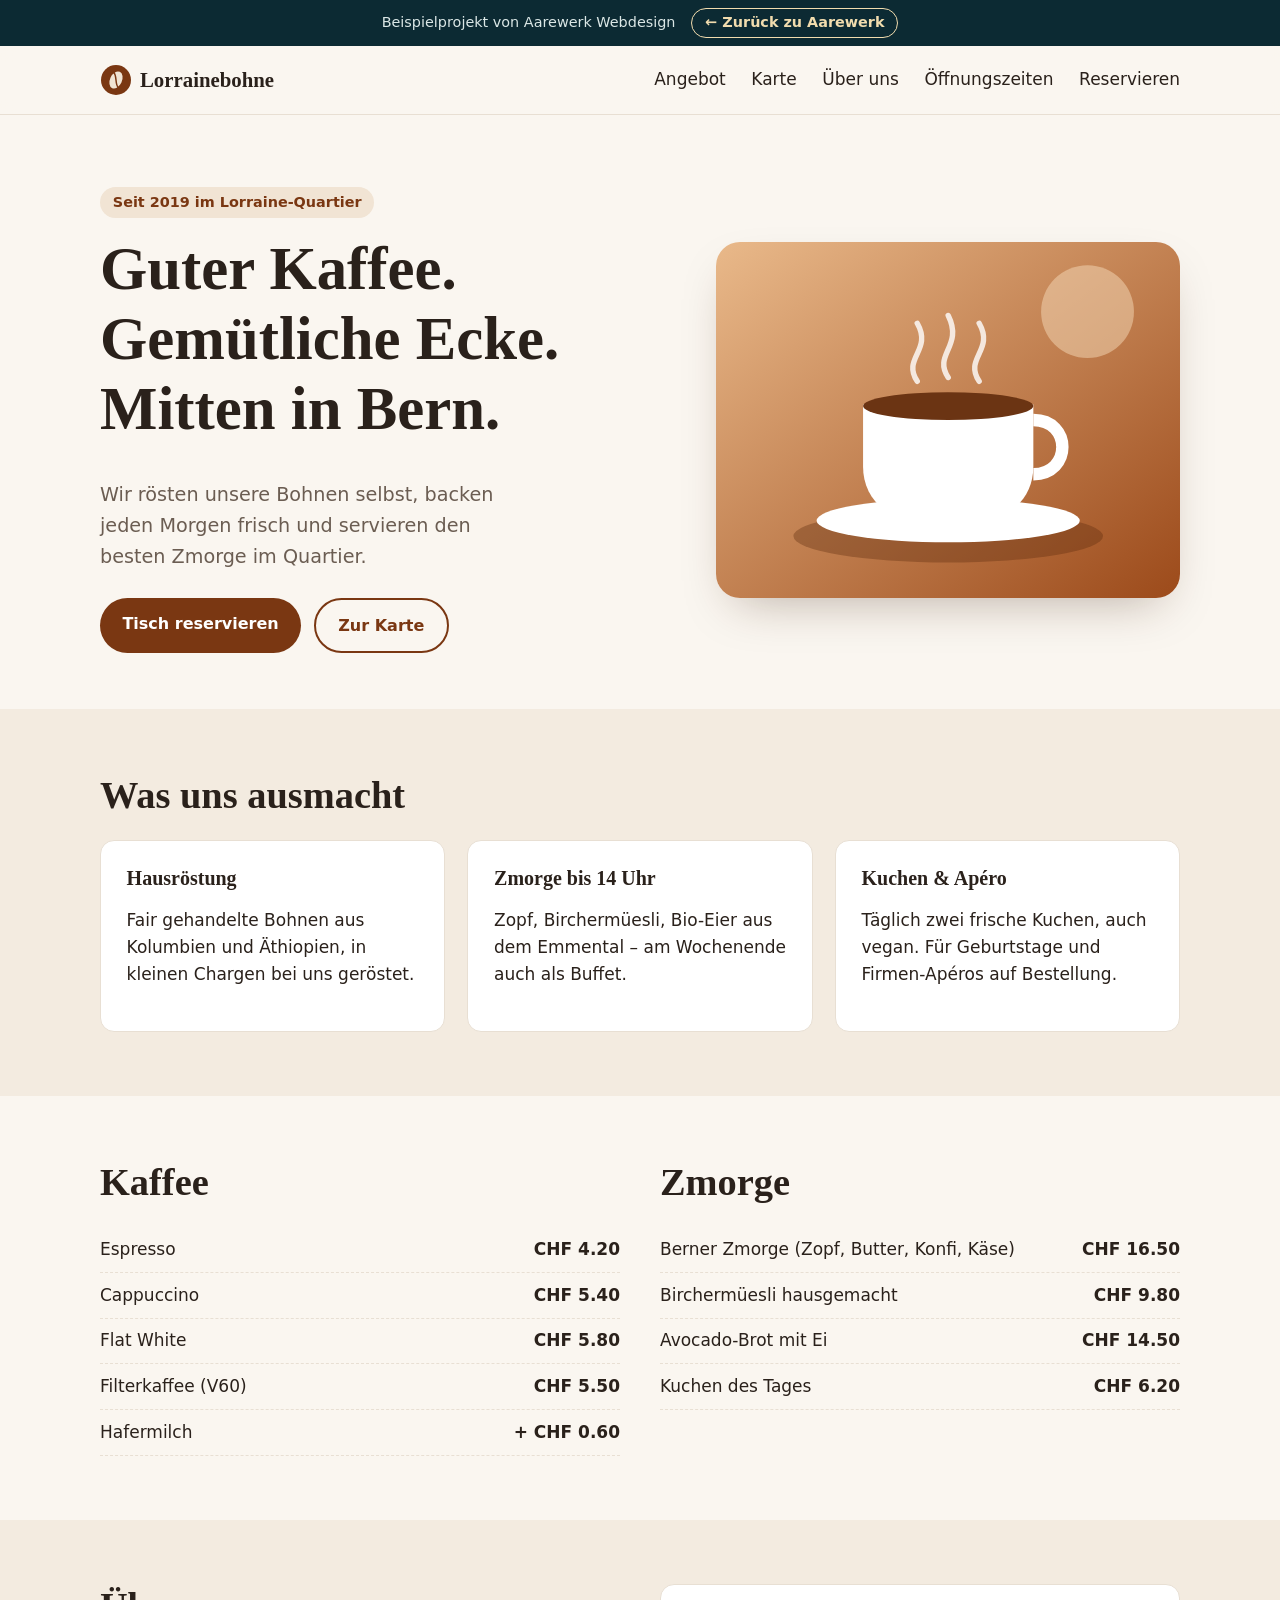
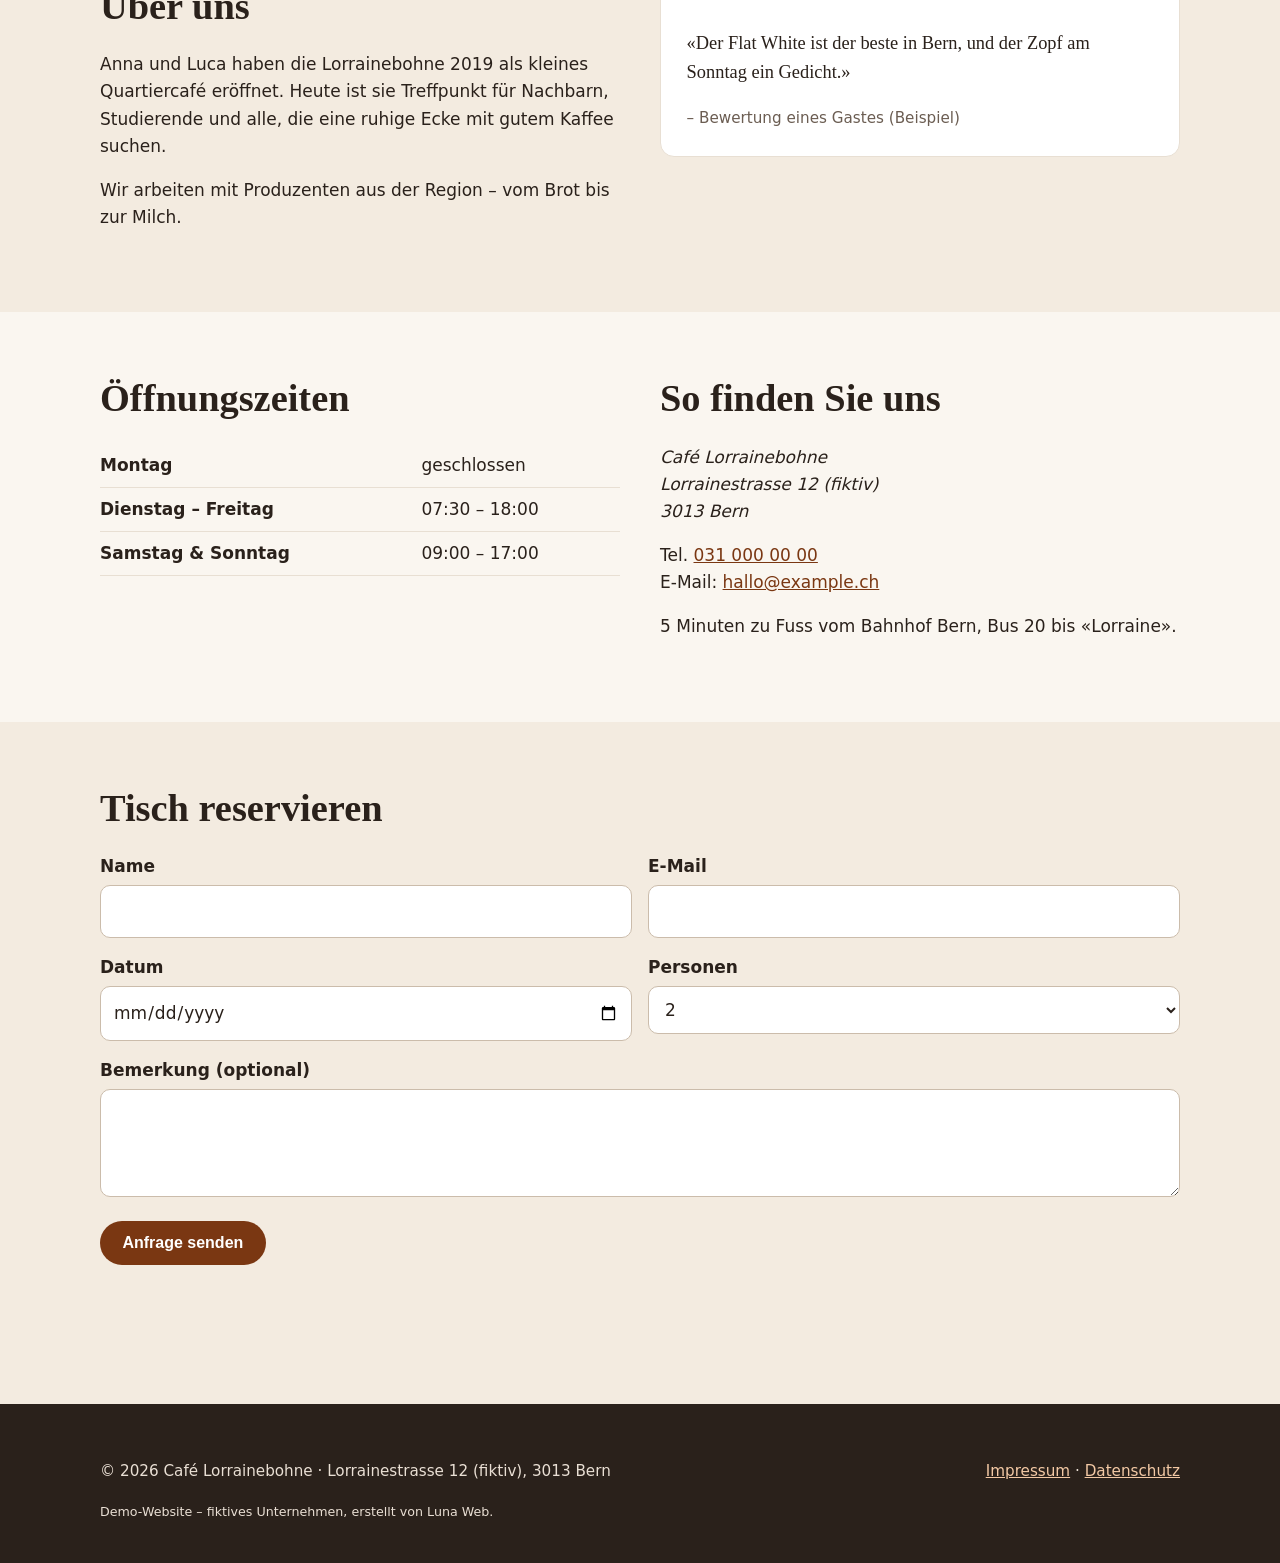
==== beispiel/index.html @ 1fd572f8 "Breite Bildschirme besser nutzen, Rückweg vom Beispielprojekt" ====
<!DOCTYPE html>
<html lang="de-CH">
<head><meta charset="utf-8"><meta http-equiv="Content-Security-Policy" content="default-src 'self'; img-src 'self' data:; style-src 'self'; script-src 'self'; font-src 'self'; object-src 'none'; base-uri 'self'; form-action 'self'; upgrade-insecure-requests"><meta name="viewport" content="width=device-width, initial-scale=1"><link rel="stylesheet" href="style.css"><link rel="icon" href="favicon.svg" type="image/svg+xml">
<title>Café Lorrainebohne – Kaffee &amp; Zmorge in Bern</title>
<meta name="description" content="Café Lorrainebohne in Bern: hausgerösteter Kaffee, Zmorge, hausgemachte Kuchen. Öffnungszeiten, Menü und Tischreservation.">
<meta property="og:title" content="Café Lorrainebohne Bern"><meta property="og:type" content="website">
<meta name="theme-color" content="#7a3712">
<script type="application/ld+json">{"@context":"https://schema.org","@type":"CafeOrCoffeeShop","name":"Café Lorrainebohne","address":{"@type":"PostalAddress","streetAddress":"Lorrainestrasse 12","postalCode":"3013","addressLocality":"Bern","addressCountry":"CH"},"telephone":"+41 31 000 00 00","openingHours":["Tu-Fr 07:30-18:00","Sa-Su 09:00-17:00"]}</script>
</head>
<body>
<div class="aw-bar"><span>Beispielprojekt von Aarewerk Webdesign</span><a href="../index.html">← Zurück zu Aarewerk</a></div><a class="skip" href="#main">Zum Inhalt springen</a>
<header class="site"><nav class="wrap nav" aria-label="Hauptnavigation">
<a class="logo" href="#top"><img src="favicon.svg" alt="" width="32" height="32">Lorrainebohne</a>
<button type="button" class="burger" aria-expanded="false" aria-controls="menu">Menü</button>
<ul class="menu" id="menu"><li><a href="#angebot">Angebot</a></li><li><a href="#karte">Karte</a></li><li><a href="#ueber">Über uns</a></li><li><a href="#zeiten">Öffnungszeiten</a></li><li><a href="#reservieren">Reservieren</a></li></ul>
</nav></header>
<main id="main">
<section class="hero" id="top"><div class="wrap grid">
<div><span class="badge">Seit 2019 im Lorraine-Quartier</span>
<h1>Guter Kaffee. Gemütliche Ecke. Mitten in Bern.</h1>
<p class="lead">Wir rösten unsere Bohnen selbst, backen jeden Morgen frisch und servieren den besten Zmorge im Quartier.</p>
<div class="cta"><a class="btn" href="#reservieren">Tisch reservieren</a><a class="btn ghost" href="#karte">Zur Karte</a></div></div>
<div class="art"><svg viewBox="0 0 600 460" role="img" aria-labelledby="artT"><title id="artT">Illustration: Kaffeetasse mit Dampf vor warmem Hintergrund</title>
<defs><linearGradient id="g" x1="0" y1="0" x2="1" y2="1"><stop offset="0" stop-color="#e9b98a"/><stop offset="1" stop-color="#9c4a1a"/></linearGradient></defs>
<rect width="600" height="460" fill="url(#g)"/><circle cx="480" cy="90" r="60" fill="#f6d9b8" opacity=".5"/>
<ellipse cx="300" cy="380" rx="200" ry="34" fill="#5a2a0e" opacity=".35"/><ellipse cx="300" cy="360" rx="170" ry="28" fill="#fff"/>
<path d="M190 210h220v80c0 50-45 80-110 80s-110-30-110-80z" fill="#fff"/><path d="M410 230c50 0 50 70 0 70" stroke="#fff" stroke-width="16" fill="none"/>
<ellipse cx="300" cy="212" rx="110" ry="18" fill="#6b3413"/>
<path d="M260 180c-20-30 20-40 0-75M300 175c-20-30 20-40 0-80M340 180c-20-30 20-40 0-75" stroke="#fff" stroke-width="7" fill="none" stroke-linecap="round" opacity=".8"/></svg></div>
</div></section>
<section id="angebot" class="alt"><div class="wrap"><h2>Was uns ausmacht</h2><div class="cards">
<article class="card"><h3>Hausröstung</h3><p>Fair gehandelte Bohnen aus Kolumbien und Äthiopien, in kleinen Chargen bei uns geröstet.</p></article>
<article class="card"><h3>Zmorge bis 14 Uhr</h3><p>Zopf, Birchermüesli, Bio-Eier aus dem Emmental – am Wochenende auch als Buffet.</p></article>
<article class="card"><h3>Kuchen &amp; Apéro</h3><p>Täglich zwei frische Kuchen, auch vegan. Für Geburtstage und Firmen-Apéros auf Bestellung.</p></article>
</div></div></section>
<section id="karte"><div class="wrap two">
<div><h2>Kaffee</h2><ul class="menu-list"><li><span>Espresso</span><span class="price">CHF 4.20</span></li><li><span>Cappuccino</span><span class="price">CHF 5.40</span></li><li><span>Flat White</span><span class="price">CHF 5.80</span></li><li><span>Filterkaffee (V60)</span><span class="price">CHF 5.50</span></li><li><span>Hafermilch</span><span class="price">+ CHF 0.60</span></li></ul></div>
<div><h2>Zmorge</h2><ul class="menu-list"><li><span>Berner Zmorge (Zopf, Butter, Konfi, Käse)</span><span class="price">CHF 16.50</span></li><li><span>Birchermüesli hausgemacht</span><span class="price">CHF 9.80</span></li><li><span>Avocado-Brot mit Ei</span><span class="price">CHF 14.50</span></li><li><span>Kuchen des Tages</span><span class="price">CHF 6.20</span></li></ul></div>
</div></section>
<section id="ueber" class="alt"><div class="wrap two">
<div><h2>Über uns</h2><p>Anna und Luca haben die Lorrainebohne 2019 als kleines Quartiercafé eröffnet. Heute ist sie Treffpunkt für Nachbarn, Studierende und alle, die eine ruhige Ecke mit gutem Kaffee suchen.</p><p>Wir arbeiten mit Produzenten aus der Region – vom Brot bis zur Milch.</p></div>
<blockquote class="card quote"><p>«Der Flat White ist der beste in Bern, und der Zopf am Sonntag ein Gedicht.»</p><footer>– Bewertung eines Gastes (Beispiel)</footer></blockquote>
</div></section>
<section id="zeiten"><div class="wrap two">
<div><h2>Öffnungszeiten</h2><table class="hours"><tbody>
<tr><th scope="row">Montag</th><td>geschlossen</td></tr><tr><th scope="row">Dienstag – Freitag</th><td>07:30 – 18:00</td></tr><tr><th scope="row">Samstag &amp; Sonntag</th><td>09:00 – 17:00</td></tr></tbody></table></div>
<div><h2>So finden Sie uns</h2><address>Café Lorrainebohne<br>Lorrainestrasse 12 (fiktiv)<br>3013 Bern</address><p>Tel. <a href="tel:+41310000000">031&nbsp;000&nbsp;00&nbsp;00</a><br>E-Mail: <a href="mailto:hallo@example.ch">hallo@example.ch</a></p><p>5 Minuten zu Fuss vom Bahnhof Bern, Bus 20 bis «Lorraine».</p></div>
</div></section>
<section id="reservieren" class="alt"><div class="wrap"><h2>Tisch reservieren</h2>
<form id="reservation" novalidate>
<div class="row"><div><label for="name">Name</label><input type="text" id="name" name="name" autocomplete="name" required></div><div><label for="email">E-Mail</label><input id="email" name="email" type="email" autocomplete="email" required></div></div>
<div class="row"><div><label for="datum">Datum</label><input id="datum" name="datum" type="date" required></div><div><label for="personen">Personen</label><select id="personen" name="personen"><option>1</option><option selected>2</option><option>3</option><option>4</option><option>5–8</option></select></div></div>
<div><label for="nachricht">Bemerkung (optional)</label><textarea id="nachricht" name="nachricht" rows="3"></textarea></div>
<div><button class="btn" type="submit">Anfrage senden</button></div>
<p id="status" class="status" role="status" aria-live="polite"></p>
</form></div></section>
</main>
<footer class="site"><div class="wrap foot"><p>© <span id="jahr">2026</span> Café Lorrainebohne · Lorrainestrasse 12 (fiktiv), 3013 Bern</p><p><a href="impressum.html">Impressum</a> · <a href="datenschutz.html">Datenschutz</a></p></div><p class="wrap"><small>Demo-Website – fiktives Unternehmen, erstellt von Luna Web.</small></p></footer><script src="script.js" defer></script>
</body></html>
---- beispiel/style.css ----
:root{--bg:#faf6f0;--ink:#2a211b;--muted:#6b5d52;--accent:#9c4a1a;--accent-d:#7a3712;--card:#fff;--line:#e8dfd3;--r:14px;--max:1120px}
*{box-sizing:border-box}html{scroll-behavior:smooth}
body{margin:0;font:17px/1.6 system-ui,-apple-system,"Segoe UI",Roboto,sans-serif;color:var(--ink);background:var(--bg)}
img,svg{max-width:100%;display:block}
a{color:var(--accent-d)}a:hover{color:var(--accent)}
:focus-visible{outline:3px solid var(--accent);outline-offset:3px;border-radius:4px}
.skip{position:absolute;left:-999px;top:0;background:var(--ink);color:#fff;padding:.6rem 1rem;z-index:99}.skip:focus{left:1rem}
.wrap{max-width:var(--max);margin:0 auto;padding:0 1.25rem}
h1,h2,h3{font-family:Georgia,"Times New Roman",serif;line-height:1.15;margin:0 0 .6em}
h1{font-size:clamp(2.2rem,5vw,3.8rem)}h2{font-size:clamp(1.7rem,3.4vw,2.4rem)}h3{font-size:1.25rem}
header.site{position:sticky;top:0;z-index:50;background:rgba(250,246,240,.94);backdrop-filter:blur(8px);border-bottom:1px solid var(--line)}
.nav{display:flex;align-items:center;justify-content:space-between;height:68px}
.logo{font-family:Georgia,serif;font-weight:700;font-size:1.3rem;text-decoration:none;color:var(--ink);display:flex;gap:.5rem;align-items:center}
.menu{display:flex;gap:1.6rem;list-style:none;margin:0;padding:0}
.menu a{text-decoration:none;color:var(--ink);font-weight:500}.menu a:hover{color:var(--accent)}
.burger{display:none;background:none;border:1px solid var(--line);border-radius:10px;padding:.5rem .7rem;font-size:1rem;color:var(--ink);cursor:pointer}
.btn{display:inline-block;background:var(--accent-d);color:#fff;text-decoration:none;padding:.8rem 1.4rem;border-radius:999px;font-weight:600;border:0;cursor:pointer;font-size:1rem}
.btn:hover{background:var(--accent);color:#fff}.btn.ghost{background:transparent;color:var(--accent-d);border:2px solid var(--accent-d)}
.hero{padding:4.5rem 0 3.5rem}.hero .grid{display:grid;grid-template-columns:1.1fr .9fr;gap:3rem;align-items:center}
.hero p.lead{font-size:1.2rem;color:var(--muted);max-width:34ch}.cta{display:flex;gap:.8rem;flex-wrap:wrap;margin-top:1.6rem}
.badge{display:inline-block;background:#f1e4d4;color:var(--accent-d);padding:.25rem .8rem;border-radius:999px;font-size:.9rem;font-weight:600;margin-bottom:1rem}
.art{border-radius:24px;overflow:hidden;box-shadow:0 20px 50px -20px rgba(60,30,10,.35)}
section{padding:4rem 0}section.alt{background:#f3ebe0}
.cards{display:grid;grid-template-columns:repeat(3,1fr);gap:1.4rem}
.card{background:var(--card);border:1px solid var(--line);border-radius:var(--r);padding:1.6rem}
.menu-list{list-style:none;padding:0;margin:0}.menu-list li{display:flex;justify-content:space-between;gap:1rem;padding:.55rem 0;border-bottom:1px dashed var(--line)}
.price{font-weight:700;white-space:nowrap}
.hours{width:100%;border-collapse:collapse}.hours th,.hours td{text-align:left;padding:.5rem 0;border-bottom:1px solid var(--line)}
.two{display:grid;grid-template-columns:1fr 1fr;gap:2.5rem;align-items:start}
.quote{font-family:Georgia,serif;font-size:1.15rem;margin:0}.quote footer{font-family:system-ui,sans-serif;font-size:.95rem;color:var(--muted);margin-top:.6rem}
form{display:grid;gap:1rem}label{font-weight:600;display:block;margin-bottom:.3rem}
input,select,textarea{width:100%;padding:.75rem;border:1px solid #cbbcab;border-radius:10px;font:inherit;background:#fff;color:var(--ink)}
.row{display:grid;grid-template-columns:1fr 1fr;gap:1rem}
.status{min-height:1.5em;font-weight:600;color:#2f6b2f}
footer.site{background:var(--ink);color:#e9dfd4;padding:2.5rem 0;font-size:.95rem}footer.site a{color:#f3c9a5}
.foot{display:flex;justify-content:space-between;gap:1rem;flex-wrap:wrap}
.legal{max-width:760px;padding:3rem 1.25rem}
@media (max-width:860px){
 .hero .grid,.two{grid-template-columns:1fr}.cards{grid-template-columns:1fr}.row{grid-template-columns:1fr}
 .burger{display:block}
 .menu{display:none;position:absolute;top:68px;left:0;right:0;flex-direction:column;gap:0;background:var(--bg);border-bottom:1px solid var(--line);padding:.5rem 1.25rem}
 .menu.open{display:flex}.menu a{display:block;padding:.8rem 0}
 .hero{padding:2.5rem 0}section{padding:3rem 0}
}
@media (prefers-reduced-motion:reduce){html{scroll-behavior:auto}}
section{scroll-margin-top:72px}
.aw-bar{display:flex;justify-content:center;align-items:center;flex-wrap:wrap;gap:.4rem 1rem;background:#0c2a33;color:#dbe7e6;font-size:.9rem;padding:.5rem 1rem;text-align:center}
.aw-bar a{color:#f1dcae;font-weight:600;text-decoration:none;border:1px solid #f1dcae;border-radius:999px;padding:.15rem .8rem}.aw-bar a:hover{background:#f1dcae;color:#0c2a33}
@media (min-width:1400px){:root{--max:1320px}}
@media (min-width:1800px){:root{--max:1520px}body{font-size:18px}}
@media (min-width:2400px){:root{--max:1760px}}
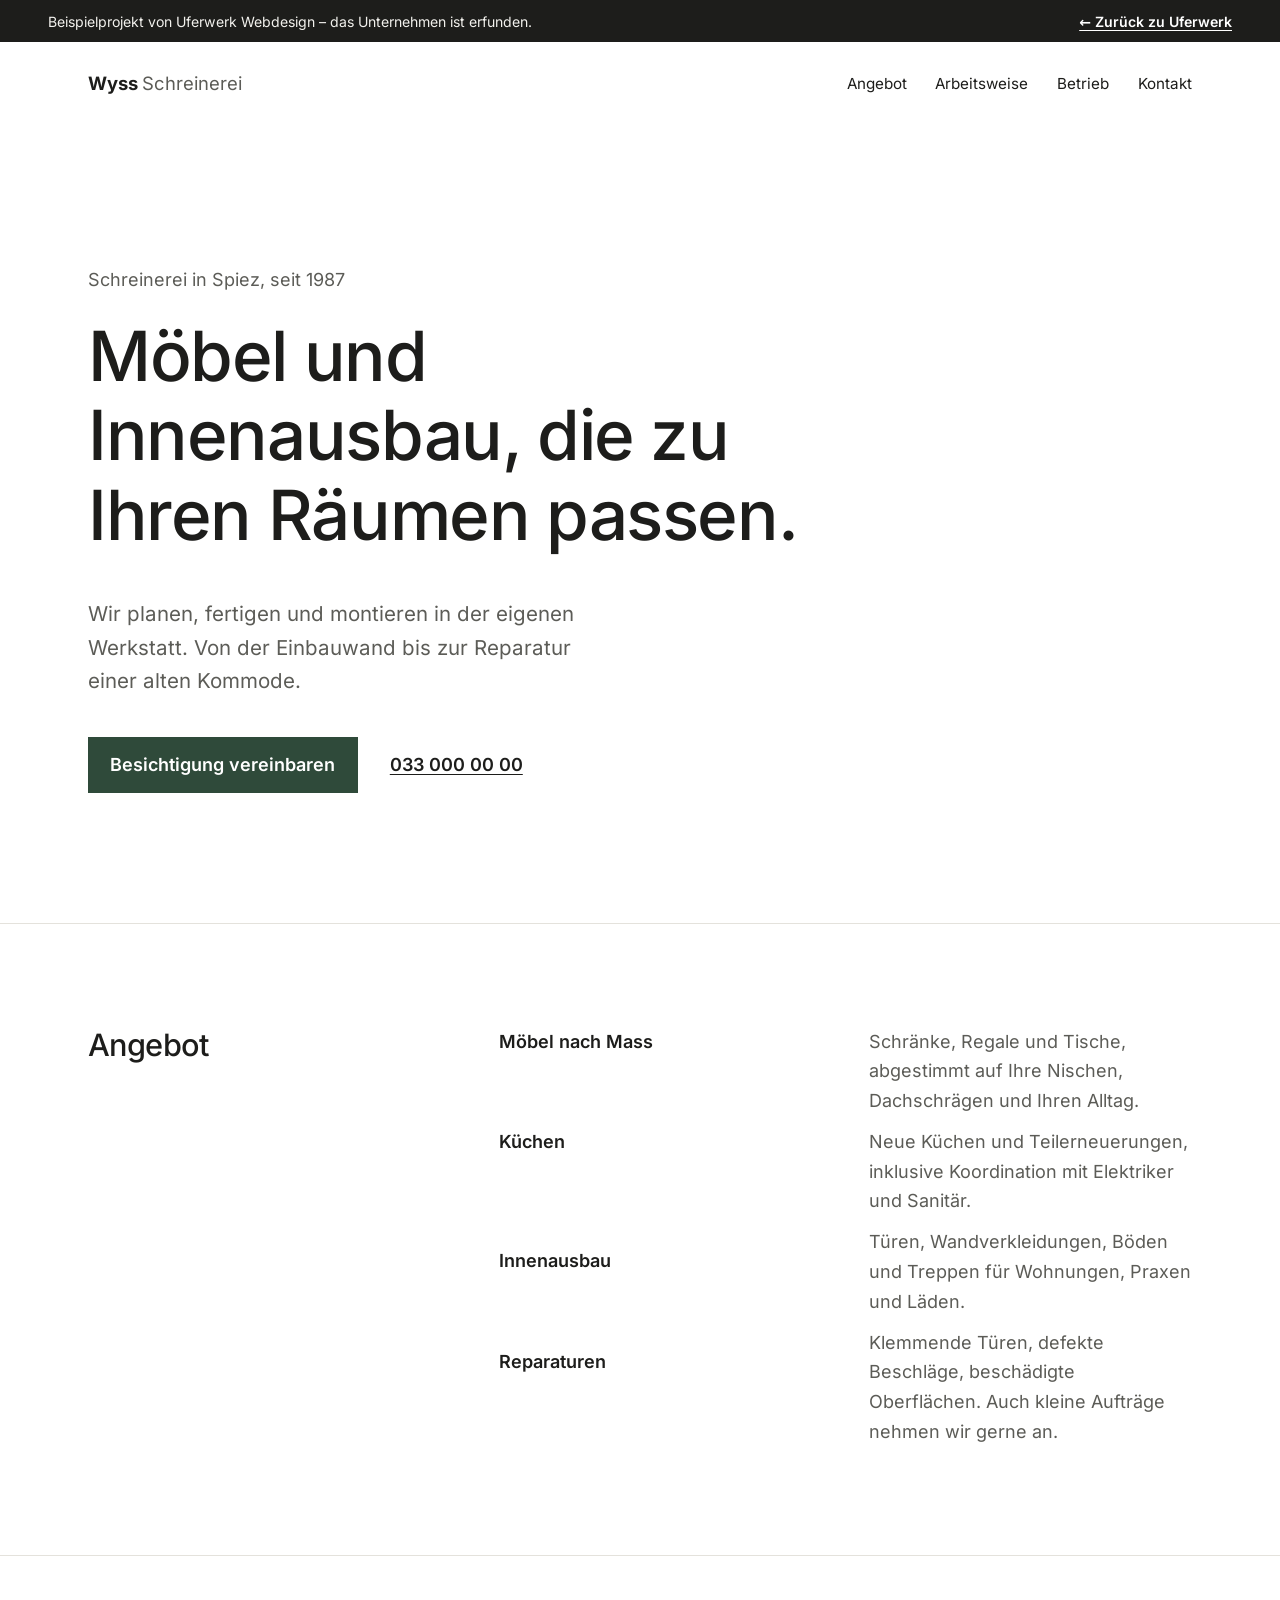
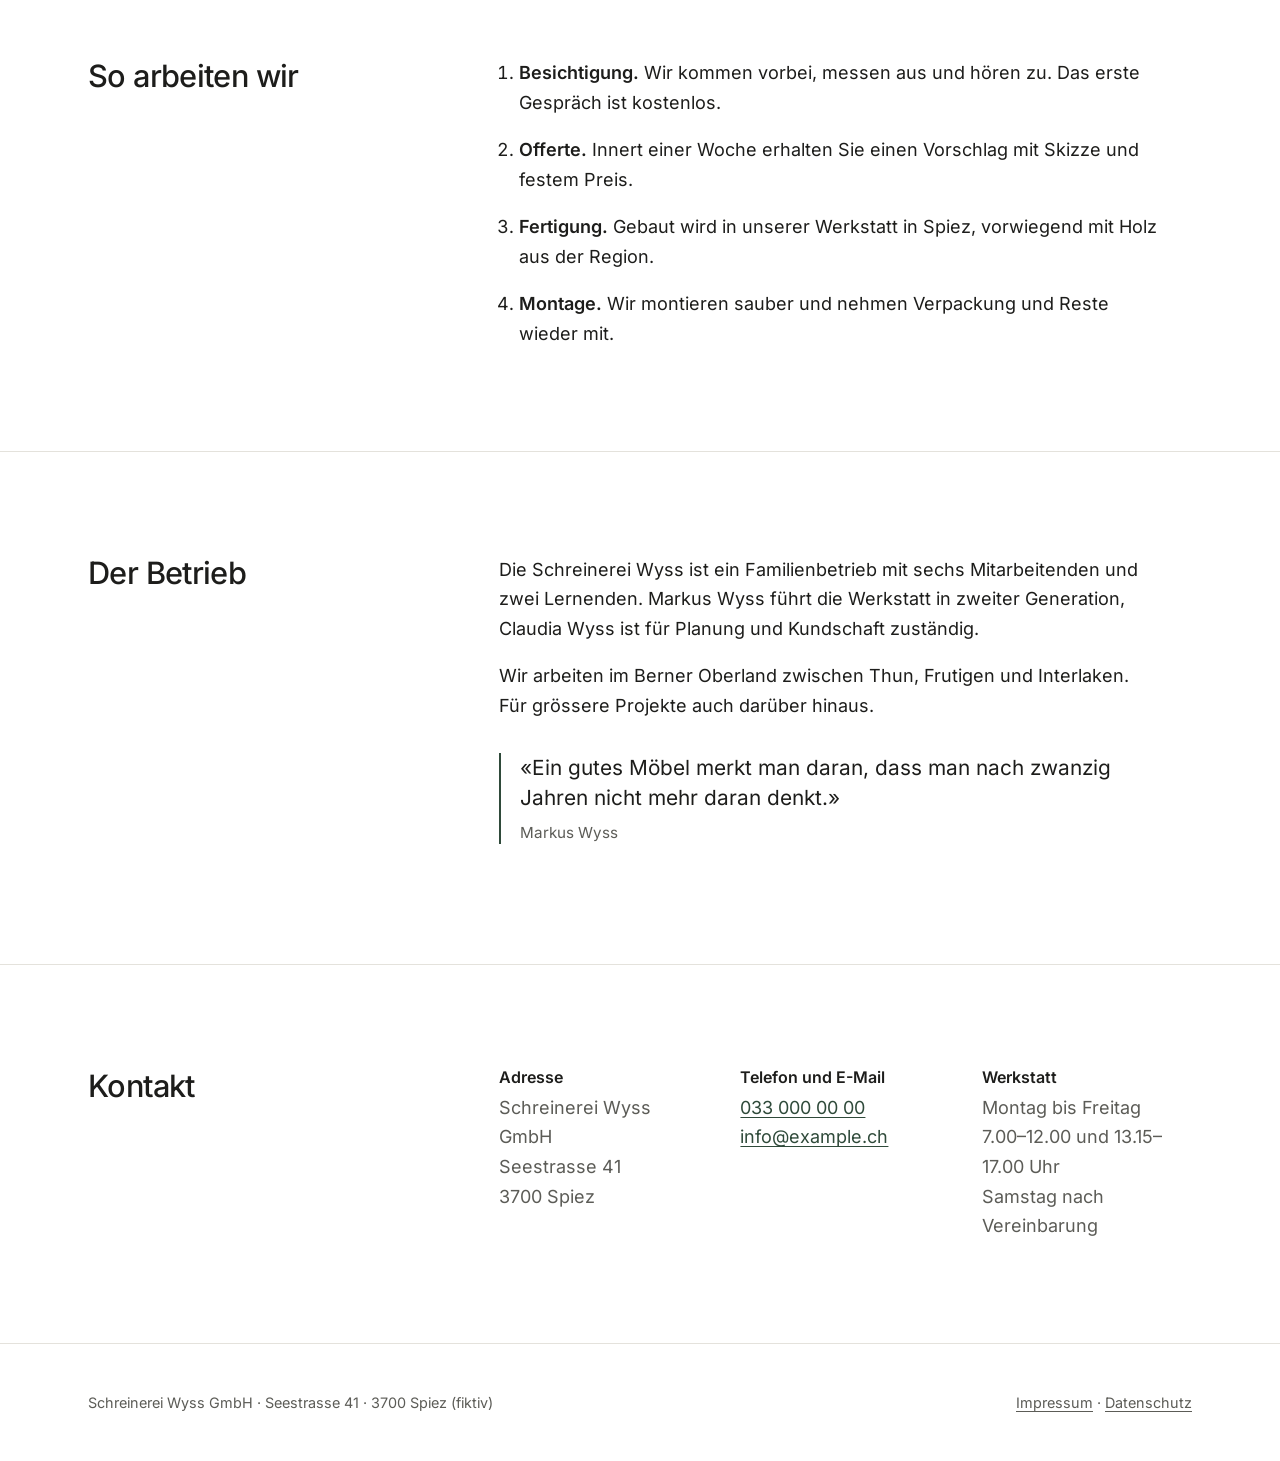
==== commit b5db7afa: "Rebrand zu Uferwerk Webdesign (uferwerk.ch, CNAME); neues neutrales Beispielprojekt Schreinerei Wyss" ====
--- a/beispiel/index.html
+++ b/beispiel/index.html
@@ -1,59 +1,30 @@
 <!DOCTYPE html>
 <html lang="de-CH">
-<head><meta charset="utf-8"><meta http-equiv="Content-Security-Policy" content="default-src 'self'; img-src 'self' data:; style-src 'self'; script-src 'self'; font-src 'self'; object-src 'none'; base-uri 'self'; form-action 'self'; upgrade-insecure-requests"><meta name="viewport" content="width=device-width, initial-scale=1"><link rel="stylesheet" href="style.css"><link rel="icon" href="favicon.svg" type="image/svg+xml">
-<title>Café Lorrainebohne – Kaffee &amp; Zmorge in Bern</title>
-<meta name="description" content="Café Lorrainebohne in Bern: hausgerösteter Kaffee, Zmorge, hausgemachte Kuchen. Öffnungszeiten, Menü und Tischreservation.">
-<meta property="og:title" content="Café Lorrainebohne Bern"><meta property="og:type" content="website">
-<meta name="theme-color" content="#7a3712">
-<script type="application/ld+json">{"@context":"https://schema.org","@type":"CafeOrCoffeeShop","name":"Café Lorrainebohne","address":{"@type":"PostalAddress","streetAddress":"Lorrainestrasse 12","postalCode":"3013","addressLocality":"Bern","addressCountry":"CH"},"telephone":"+41 31 000 00 00","openingHours":["Tu-Fr 07:30-18:00","Sa-Su 09:00-17:00"]}</script>
-</head>
+<head><meta charset="utf-8"><meta http-equiv="Content-Security-Policy" content="default-src 'self'; img-src 'self' data:; style-src 'self'; script-src 'self'; font-src 'self'; object-src 'none'; base-uri 'self'; form-action 'self'; upgrade-insecure-requests"><meta name="viewport" content="width=device-width, initial-scale=1"><title>Schreinerei Wyss – Möbel und Innenausbau in Spiez</title><meta name="description" content="Schreinerei Wyss in Spiez: Möbel nach Mass, Küchen, Innenausbau und Reparaturen. Beispielprojekt von Uferwerk Webdesign."><link rel="preload" href="../fonts/inter.woff2" as="font" type="font/woff2" crossorigin><link rel="stylesheet" href="style.css"><link rel="icon" href="favicon.svg" type="image/svg+xml"><meta name="theme-color" content="#ffffff"><script type="application/ld+json">{"@context":"https://schema.org","@type":"LocalBusiness","name":"Schreinerei Wyss GmbH (fiktiv)","address":{"@type":"PostalAddress","streetAddress":"Seestrasse 41","postalCode":"3700","addressLocality":"Spiez","addressCountry":"CH"}}</script></head>
 <body>
-<div class="aw-bar"><span>Beispielprojekt von Aarewerk Webdesign</span><a href="../index.html">← Zurück zu Aarewerk</a></div><a class="skip" href="#main">Zum Inhalt springen</a>
-<header class="site"><nav class="wrap nav" aria-label="Hauptnavigation">
-<a class="logo" href="#top"><img src="favicon.svg" alt="" width="32" height="32">Lorrainebohne</a>
-<button type="button" class="burger" aria-expanded="false" aria-controls="menu">Menü</button>
-<ul class="menu" id="menu"><li><a href="#angebot">Angebot</a></li><li><a href="#karte">Karte</a></li><li><a href="#ueber">Über uns</a></li><li><a href="#zeiten">Öffnungszeiten</a></li><li><a href="#reservieren">Reservieren</a></li></ul>
-</nav></header>
+<div class="aw-bar"><span>Beispielprojekt von Uferwerk Webdesign – das Unternehmen ist erfunden.</span><a href="../index.html">← Zurück zu Uferwerk</a></div>
+<a class="skip" href="#main">Zum Inhalt springen</a>
+<header class="site"><nav class="wrap nav" aria-label="Hauptnavigation"><a class="logo" href="index.html">Wyss <span>Schreinerei</span></a><ul class="menu"><li><a href="index.html#angebot">Angebot</a></li><li><a href="index.html#arbeitsweise">Arbeitsweise</a></li><li><a href="index.html#betrieb">Betrieb</a></li><li><a href="index.html#kontakt">Kontakt</a></li></ul></nav></header>
 <main id="main">
-<section class="hero" id="top"><div class="wrap grid">
-<div><span class="badge">Seit 2019 im Lorraine-Quartier</span>
-<h1>Guter Kaffee. Gemütliche Ecke. Mitten in Bern.</h1>
-<p class="lead">Wir rösten unsere Bohnen selbst, backen jeden Morgen frisch und servieren den besten Zmorge im Quartier.</p>
-<div class="cta"><a class="btn" href="#reservieren">Tisch reservieren</a><a class="btn ghost" href="#karte">Zur Karte</a></div></div>
-<div class="art"><svg viewBox="0 0 600 460" role="img" aria-labelledby="artT"><title id="artT">Illustration: Kaffeetasse mit Dampf vor warmem Hintergrund</title>
-<defs><linearGradient id="g" x1="0" y1="0" x2="1" y2="1"><stop offset="0" stop-color="#e9b98a"/><stop offset="1" stop-color="#9c4a1a"/></linearGradient></defs>
-<rect width="600" height="460" fill="url(#g)"/><circle cx="480" cy="90" r="60" fill="#f6d9b8" opacity=".5"/>
-<ellipse cx="300" cy="380" rx="200" ry="34" fill="#5a2a0e" opacity=".35"/><ellipse cx="300" cy="360" rx="170" ry="28" fill="#fff"/>
-<path d="M190 210h220v80c0 50-45 80-110 80s-110-30-110-80z" fill="#fff"/><path d="M410 230c50 0 50 70 0 70" stroke="#fff" stroke-width="16" fill="none"/>
-<ellipse cx="300" cy="212" rx="110" ry="18" fill="#6b3413"/>
-<path d="M260 180c-20-30 20-40 0-75M300 175c-20-30 20-40 0-80M340 180c-20-30 20-40 0-75" stroke="#fff" stroke-width="7" fill="none" stroke-linecap="round" opacity=".8"/></svg></div>
-</div></section>
-<section id="angebot" class="alt"><div class="wrap"><h2>Was uns ausmacht</h2><div class="cards">
-<article class="card"><h3>Hausröstung</h3><p>Fair gehandelte Bohnen aus Kolumbien und Äthiopien, in kleinen Chargen bei uns geröstet.</p></article>
-<article class="card"><h3>Zmorge bis 14 Uhr</h3><p>Zopf, Birchermüesli, Bio-Eier aus dem Emmental – am Wochenende auch als Buffet.</p></article>
-<article class="card"><h3>Kuchen &amp; Apéro</h3><p>Täglich zwei frische Kuchen, auch vegan. Für Geburtstage und Firmen-Apéros auf Bestellung.</p></article>
+<section class="hero"><div class="wrap"><p class="kicker">Schreinerei in Spiez, seit 1987</p><h1>Möbel und Innenausbau, die zu Ihren Räumen passen.</h1><p class="lead">Wir planen, fertigen und montieren in der eigenen Werkstatt. Von der Einbauwand bis zur Reparatur einer alten Kommode.</p><p class="cta"><a class="btn" href="#kontakt">Besichtigung vereinbaren</a><a class="tel" href="tel:+41330000000">033&nbsp;000&nbsp;00&nbsp;00</a></p></div></section>
+<section id="angebot"><div class="wrap two"><h2>Angebot</h2><dl class="list">
+<dt>Möbel nach Mass</dt><dd>Schränke, Regale und Tische, abgestimmt auf Ihre Nischen, Dachschrägen und Ihren Alltag.</dd>
+<dt>Küchen</dt><dd>Neue Küchen und Teilerneuerungen, inklusive Koordination mit Elektriker und Sanitär.</dd>
+<dt>Innenausbau</dt><dd>Türen, Wandverkleidungen, Böden und Treppen für Wohnungen, Praxen und Läden.</dd>
+<dt>Reparaturen</dt><dd>Klemmende Türen, defekte Beschläge, beschädigte Oberflächen. Auch kleine Aufträge nehmen wir gerne an.</dd>
+</dl></div></section>
+<section id="arbeitsweise"><div class="wrap two"><h2>So arbeiten wir</h2><ol class="steps">
+<li><strong>Besichtigung.</strong> Wir kommen vorbei, messen aus und hören zu. Das erste Gespräch ist kostenlos.</li>
+<li><strong>Offerte.</strong> Innert einer Woche erhalten Sie einen Vorschlag mit Skizze und festem Preis.</li>
+<li><strong>Fertigung.</strong> Gebaut wird in unserer Werkstatt in Spiez, vorwiegend mit Holz aus der Region.</li>
+<li><strong>Montage.</strong> Wir montieren sauber und nehmen Verpackung und Reste wieder mit.</li>
+</ol></div></section>
+<section id="betrieb"><div class="wrap two"><h2>Der Betrieb</h2><div class="prose"><p>Die Schreinerei Wyss ist ein Familienbetrieb mit sechs Mitarbeitenden und zwei Lernenden. Markus Wyss führt die Werkstatt in zweiter Generation, Claudia Wyss ist für Planung und Kundschaft zuständig.</p><p>Wir arbeiten im Berner Oberland zwischen Thun, Frutigen und Interlaken. Für grössere Projekte auch darüber hinaus.</p><p class="quote">«Ein gutes Möbel merkt man daran, dass man nach zwanzig Jahren nicht mehr daran denkt.»<span>Markus Wyss</span></p></div></div></section>
+<section id="kontakt"><div class="wrap two"><h2>Kontakt</h2><div class="contact">
+<div><h3>Adresse</h3><p>Schreinerei Wyss GmbH<br>Seestrasse 41<br>3700 Spiez</p></div>
+<div><h3>Telefon und E-Mail</h3><p><a href="tel:+41330000000">033&nbsp;000&nbsp;00&nbsp;00</a><br><a href="mailto:info@example.ch">info@example.ch</a></p></div>
+<div><h3>Werkstatt</h3><p>Montag bis Freitag<br>7.00–12.00 und 13.15–17.00 Uhr<br>Samstag nach Vereinbarung</p></div>
 </div></div></section>
-<section id="karte"><div class="wrap two">
-<div><h2>Kaffee</h2><ul class="menu-list"><li><span>Espresso</span><span class="price">CHF 4.20</span></li><li><span>Cappuccino</span><span class="price">CHF 5.40</span></li><li><span>Flat White</span><span class="price">CHF 5.80</span></li><li><span>Filterkaffee (V60)</span><span class="price">CHF 5.50</span></li><li><span>Hafermilch</span><span class="price">+ CHF 0.60</span></li></ul></div>
-<div><h2>Zmorge</h2><ul class="menu-list"><li><span>Berner Zmorge (Zopf, Butter, Konfi, Käse)</span><span class="price">CHF 16.50</span></li><li><span>Birchermüesli hausgemacht</span><span class="price">CHF 9.80</span></li><li><span>Avocado-Brot mit Ei</span><span class="price">CHF 14.50</span></li><li><span>Kuchen des Tages</span><span class="price">CHF 6.20</span></li></ul></div>
-</div></section>
-<section id="ueber" class="alt"><div class="wrap two">
-<div><h2>Über uns</h2><p>Anna und Luca haben die Lorrainebohne 2019 als kleines Quartiercafé eröffnet. Heute ist sie Treffpunkt für Nachbarn, Studierende und alle, die eine ruhige Ecke mit gutem Kaffee suchen.</p><p>Wir arbeiten mit Produzenten aus der Region – vom Brot bis zur Milch.</p></div>
-<blockquote class="card quote"><p>«Der Flat White ist der beste in Bern, und der Zopf am Sonntag ein Gedicht.»</p><footer>– Bewertung eines Gastes (Beispiel)</footer></blockquote>
-</div></section>
-<section id="zeiten"><div class="wrap two">
-<div><h2>Öffnungszeiten</h2><table class="hours"><tbody>
-<tr><th scope="row">Montag</th><td>geschlossen</td></tr><tr><th scope="row">Dienstag – Freitag</th><td>07:30 – 18:00</td></tr><tr><th scope="row">Samstag &amp; Sonntag</th><td>09:00 – 17:00</td></tr></tbody></table></div>
-<div><h2>So finden Sie uns</h2><address>Café Lorrainebohne<br>Lorrainestrasse 12 (fiktiv)<br>3013 Bern</address><p>Tel. <a href="tel:+41310000000">031&nbsp;000&nbsp;00&nbsp;00</a><br>E-Mail: <a href="mailto:hallo@example.ch">hallo@example.ch</a></p><p>5 Minuten zu Fuss vom Bahnhof Bern, Bus 20 bis «Lorraine».</p></div>
-</div></section>
-<section id="reservieren" class="alt"><div class="wrap"><h2>Tisch reservieren</h2>
-<form id="reservation" novalidate>
-<div class="row"><div><label for="name">Name</label><input type="text" id="name" name="name" autocomplete="name" required></div><div><label for="email">E-Mail</label><input id="email" name="email" type="email" autocomplete="email" required></div></div>
-<div class="row"><div><label for="datum">Datum</label><input id="datum" name="datum" type="date" required></div><div><label for="personen">Personen</label><select id="personen" name="personen"><option>1</option><option selected>2</option><option>3</option><option>4</option><option>5–8</option></select></div></div>
-<div><label for="nachricht">Bemerkung (optional)</label><textarea id="nachricht" name="nachricht" rows="3"></textarea></div>
-<div><button class="btn" type="submit">Anfrage senden</button></div>
-<p id="status" class="status" role="status" aria-live="polite"></p>
-</form></div></section>
 </main>
-<footer class="site"><div class="wrap foot"><p>© <span id="jahr">2026</span> Café Lorrainebohne · Lorrainestrasse 12 (fiktiv), 3013 Bern</p><p><a href="impressum.html">Impressum</a> · <a href="datenschutz.html">Datenschutz</a></p></div><p class="wrap"><small>Demo-Website – fiktives Unternehmen, erstellt von Luna Web.</small></p></footer><script src="script.js" defer></script>
+<footer class="site"><div class="wrap foot"><p>Schreinerei Wyss GmbH · Seestrasse 41 · 3700 Spiez (fiktiv)</p><p><a href="impressum.html">Impressum</a> · <a href="datenschutz.html">Datenschutz</a></p></div></footer>
 </body></html>
--- a/beispiel/style.css
+++ b/beispiel/style.css
@@ -1,51 +1,45 @@
-:root{--bg:#faf6f0;--ink:#2a211b;--muted:#6b5d52;--accent:#9c4a1a;--accent-d:#7a3712;--card:#fff;--line:#e8dfd3;--r:14px;--max:1120px}
+@font-face{font-family:Inter;src:url(../fonts/inter.woff2) format("woff2");font-weight:100 900;font-display:swap}
+:root{--ink:#1d1d1b;--muted:#5c5c57;--accent:#2f4a3a;--line:#e4e2dc;--max:1200px}
 *{box-sizing:border-box}html{scroll-behavior:smooth}
-body{margin:0;font:17px/1.6 system-ui,-apple-system,"Segoe UI",Roboto,sans-serif;color:var(--ink);background:var(--bg)}
-img,svg{max-width:100%;display:block}
-a{color:var(--accent-d)}a:hover{color:var(--accent)}
-:focus-visible{outline:3px solid var(--accent);outline-offset:3px;border-radius:4px}
+body{margin:0;font:18px/1.65 Inter,system-ui,sans-serif;color:var(--ink);background:#fff}
+a{color:var(--accent);text-underline-offset:3px}
+:focus-visible{outline:2px solid var(--accent);outline-offset:3px}
 .skip{position:absolute;left:-999px;top:0;background:var(--ink);color:#fff;padding:.6rem 1rem;z-index:99}.skip:focus{left:1rem}
-.wrap{max-width:var(--max);margin:0 auto;padding:0 1.25rem}
-h1,h2,h3{font-family:Georgia,"Times New Roman",serif;line-height:1.15;margin:0 0 .6em}
-h1{font-size:clamp(2.2rem,5vw,3.8rem)}h2{font-size:clamp(1.7rem,3.4vw,2.4rem)}h3{font-size:1.25rem}
-header.site{position:sticky;top:0;z-index:50;background:rgba(250,246,240,.94);backdrop-filter:blur(8px);border-bottom:1px solid var(--line)}
-.nav{display:flex;align-items:center;justify-content:space-between;height:68px}
-.logo{font-family:Georgia,serif;font-weight:700;font-size:1.3rem;text-decoration:none;color:var(--ink);display:flex;gap:.5rem;align-items:center}
-.menu{display:flex;gap:1.6rem;list-style:none;margin:0;padding:0}
-.menu a{text-decoration:none;color:var(--ink);font-weight:500}.menu a:hover{color:var(--accent)}
-.burger{display:none;background:none;border:1px solid var(--line);border-radius:10px;padding:.5rem .7rem;font-size:1rem;color:var(--ink);cursor:pointer}
-.btn{display:inline-block;background:var(--accent-d);color:#fff;text-decoration:none;padding:.8rem 1.4rem;border-radius:999px;font-weight:600;border:0;cursor:pointer;font-size:1rem}
-.btn:hover{background:var(--accent);color:#fff}.btn.ghost{background:transparent;color:var(--accent-d);border:2px solid var(--accent-d)}
-.hero{padding:4.5rem 0 3.5rem}.hero .grid{display:grid;grid-template-columns:1.1fr .9fr;gap:3rem;align-items:center}
-.hero p.lead{font-size:1.2rem;color:var(--muted);max-width:34ch}.cta{display:flex;gap:.8rem;flex-wrap:wrap;margin-top:1.6rem}
-.badge{display:inline-block;background:#f1e4d4;color:var(--accent-d);padding:.25rem .8rem;border-radius:999px;font-size:.9rem;font-weight:600;margin-bottom:1rem}
-.art{border-radius:24px;overflow:hidden;box-shadow:0 20px 50px -20px rgba(60,30,10,.35)}
-section{padding:4rem 0}section.alt{background:#f3ebe0}
-.cards{display:grid;grid-template-columns:repeat(3,1fr);gap:1.4rem}
-.card{background:var(--card);border:1px solid var(--line);border-radius:var(--r);padding:1.6rem}
-.menu-list{list-style:none;padding:0;margin:0}.menu-list li{display:flex;justify-content:space-between;gap:1rem;padding:.55rem 0;border-bottom:1px dashed var(--line)}
-.price{font-weight:700;white-space:nowrap}
-.hours{width:100%;border-collapse:collapse}.hours th,.hours td{text-align:left;padding:.5rem 0;border-bottom:1px solid var(--line)}
-.two{display:grid;grid-template-columns:1fr 1fr;gap:2.5rem;align-items:start}
-.quote{font-family:Georgia,serif;font-size:1.15rem;margin:0}.quote footer{font-family:system-ui,sans-serif;font-size:.95rem;color:var(--muted);margin-top:.6rem}
-form{display:grid;gap:1rem}label{font-weight:600;display:block;margin-bottom:.3rem}
-input,select,textarea{width:100%;padding:.75rem;border:1px solid #cbbcab;border-radius:10px;font:inherit;background:#fff;color:var(--ink)}
-.row{display:grid;grid-template-columns:1fr 1fr;gap:1rem}
-.status{min-height:1.5em;font-weight:600;color:#2f6b2f}
-footer.site{background:var(--ink);color:#e9dfd4;padding:2.5rem 0;font-size:.95rem}footer.site a{color:#f3c9a5}
-.foot{display:flex;justify-content:space-between;gap:1rem;flex-wrap:wrap}
-.legal{max-width:760px;padding:3rem 1.25rem}
-@media (max-width:860px){
- .hero .grid,.two{grid-template-columns:1fr}.cards{grid-template-columns:1fr}.row{grid-template-columns:1fr}
- .burger{display:block}
- .menu{display:none;position:absolute;top:68px;left:0;right:0;flex-direction:column;gap:0;background:var(--bg);border-bottom:1px solid var(--line);padding:.5rem 1.25rem}
- .menu.open{display:flex}.menu a{display:block;padding:.8rem 0}
- .hero{padding:2.5rem 0}section{padding:3rem 0}
-}
-@media (prefers-reduced-motion:reduce){html{scroll-behavior:auto}}
-section{scroll-margin-top:72px}
-.aw-bar{display:flex;justify-content:center;align-items:center;flex-wrap:wrap;gap:.4rem 1rem;background:#0c2a33;color:#dbe7e6;font-size:.9rem;padding:.5rem 1rem;text-align:center}
-.aw-bar a{color:#f1dcae;font-weight:600;text-decoration:none;border:1px solid #f1dcae;border-radius:999px;padding:.15rem .8rem}.aw-bar a:hover{background:#f1dcae;color:#0c2a33}
-@media (min-width:1400px){:root{--max:1320px}}
-@media (min-width:1800px){:root{--max:1520px}body{font-size:18px}}
-@media (min-width:2400px){:root{--max:1760px}}
+.aw-bar{background:#1d1d1b;color:#f2f1ed;font-size:.88rem;display:flex;flex-wrap:wrap;gap:.4rem 1.5rem;justify-content:space-between;align-items:center;padding:.6rem clamp(1.25rem,4vw,3rem)}
+.aw-bar a{color:#fff;font-weight:600}
+.wrap{max-width:var(--max);margin:0 auto;padding:0 clamp(1.25rem,4vw,3rem)}
+h1,h2,h3{font-weight:500;letter-spacing:-.02em;line-height:1.15;margin:0 0 .6em}
+h1{font-size:clamp(2.3rem,5.4vw,4.4rem);max-width:16ch}
+h2{font-size:clamp(1.5rem,2.4vw,2rem)}h3{font-size:1rem;font-weight:600;letter-spacing:0;margin-bottom:.4em}
+.nav{display:flex;flex-wrap:wrap;gap:.6rem 2rem;align-items:center;justify-content:space-between;padding-top:1.6rem;padding-bottom:1.6rem}
+.logo{font-weight:700;font-size:1.15rem;text-decoration:none;color:var(--ink)}.logo span{font-weight:400;color:var(--muted)}
+.menu{list-style:none;display:flex;flex-wrap:wrap;gap:.3rem 1.8rem;margin:0;padding:0;font-size:.95rem}
+.menu a{color:var(--ink);text-decoration:none}.menu a:hover{text-decoration:underline}
+.hero{padding:clamp(4rem,11vw,9rem) 0 clamp(4rem,9vw,7rem)}
+.kicker{color:var(--muted);margin:0 0 1.4rem}
+.lead{font-size:clamp(1.1rem,1.6vw,1.3rem);color:var(--muted);max-width:40ch}
+.cta{display:flex;flex-wrap:wrap;align-items:center;gap:1rem 2rem;margin-top:2.4rem}
+.btn{display:inline-block;background:var(--accent);color:#fff;text-decoration:none;padding:.85rem 1.4rem;font-weight:600}
+.btn:hover{background:#1f3328}
+.tel{color:var(--ink);font-weight:600}
+section+section{border-top:1px solid var(--line)}
+section[id]{padding:clamp(3.5rem,8vw,6.5rem) 0}
+.two{display:grid;gap:1.5rem 4rem}
+@media(min-width:900px){.two{grid-template-columns:minmax(0,1fr) minmax(0,2fr)}}
+.list{margin:0;display:grid;gap:.3rem 3rem}
+@media(min-width:700px){.list{grid-template-columns:repeat(2,minmax(0,1fr))}}
+dt{font-weight:600;margin-top:1.2rem}.list dt:nth-of-type(-n+2){margin-top:0}
+@media(max-width:699px){.list dt:nth-of-type(2){margin-top:1.2rem}}
+dd{margin:0 0 .4rem;color:var(--muted)}
+.steps{margin:0;padding-left:1.3rem;display:grid;gap:1.1rem;max-width:60ch}
+.steps strong{font-weight:600}
+.prose{max-width:60ch}.prose p{margin:0 0 1.1rem}
+.quote{font-size:1.3rem;line-height:1.45;margin-top:2rem!important;padding-left:1.2rem;border-left:2px solid var(--accent)}
+.quote span{display:block;font-size:.95rem;color:var(--muted);margin-top:.6rem}
+.contact{display:grid;gap:2rem}
+@media(min-width:700px){.contact{grid-template-columns:repeat(3,minmax(0,1fr))}}
+.contact p{margin:0;color:var(--muted)}
+.legal{padding-top:3rem;padding-bottom:5rem;max-width:760px;margin-left:auto;margin-right:auto}
+footer.site{border-top:1px solid var(--line);color:var(--muted);font-size:.9rem}
+.foot{display:flex;flex-wrap:wrap;justify-content:space-between;gap:.5rem 2rem;padding-top:2rem;padding-bottom:2rem}
+.foot a{color:var(--muted)}
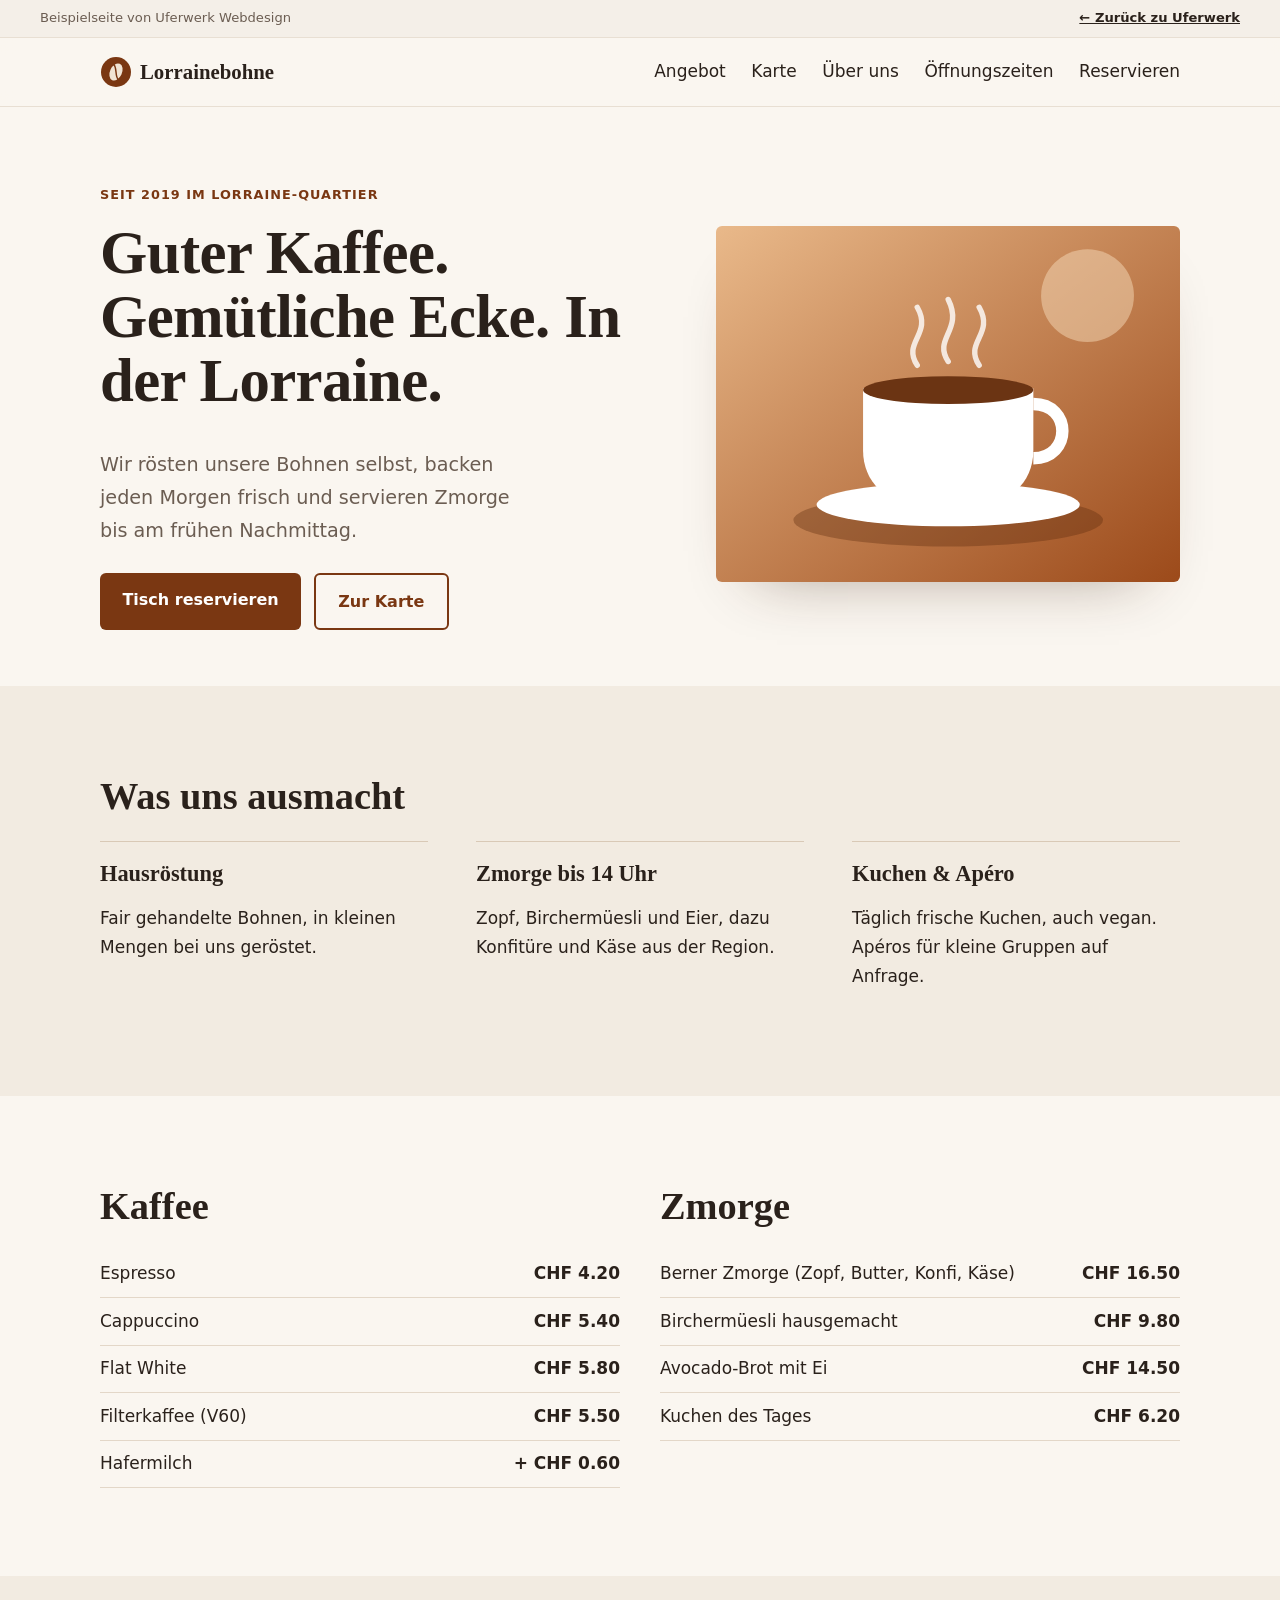
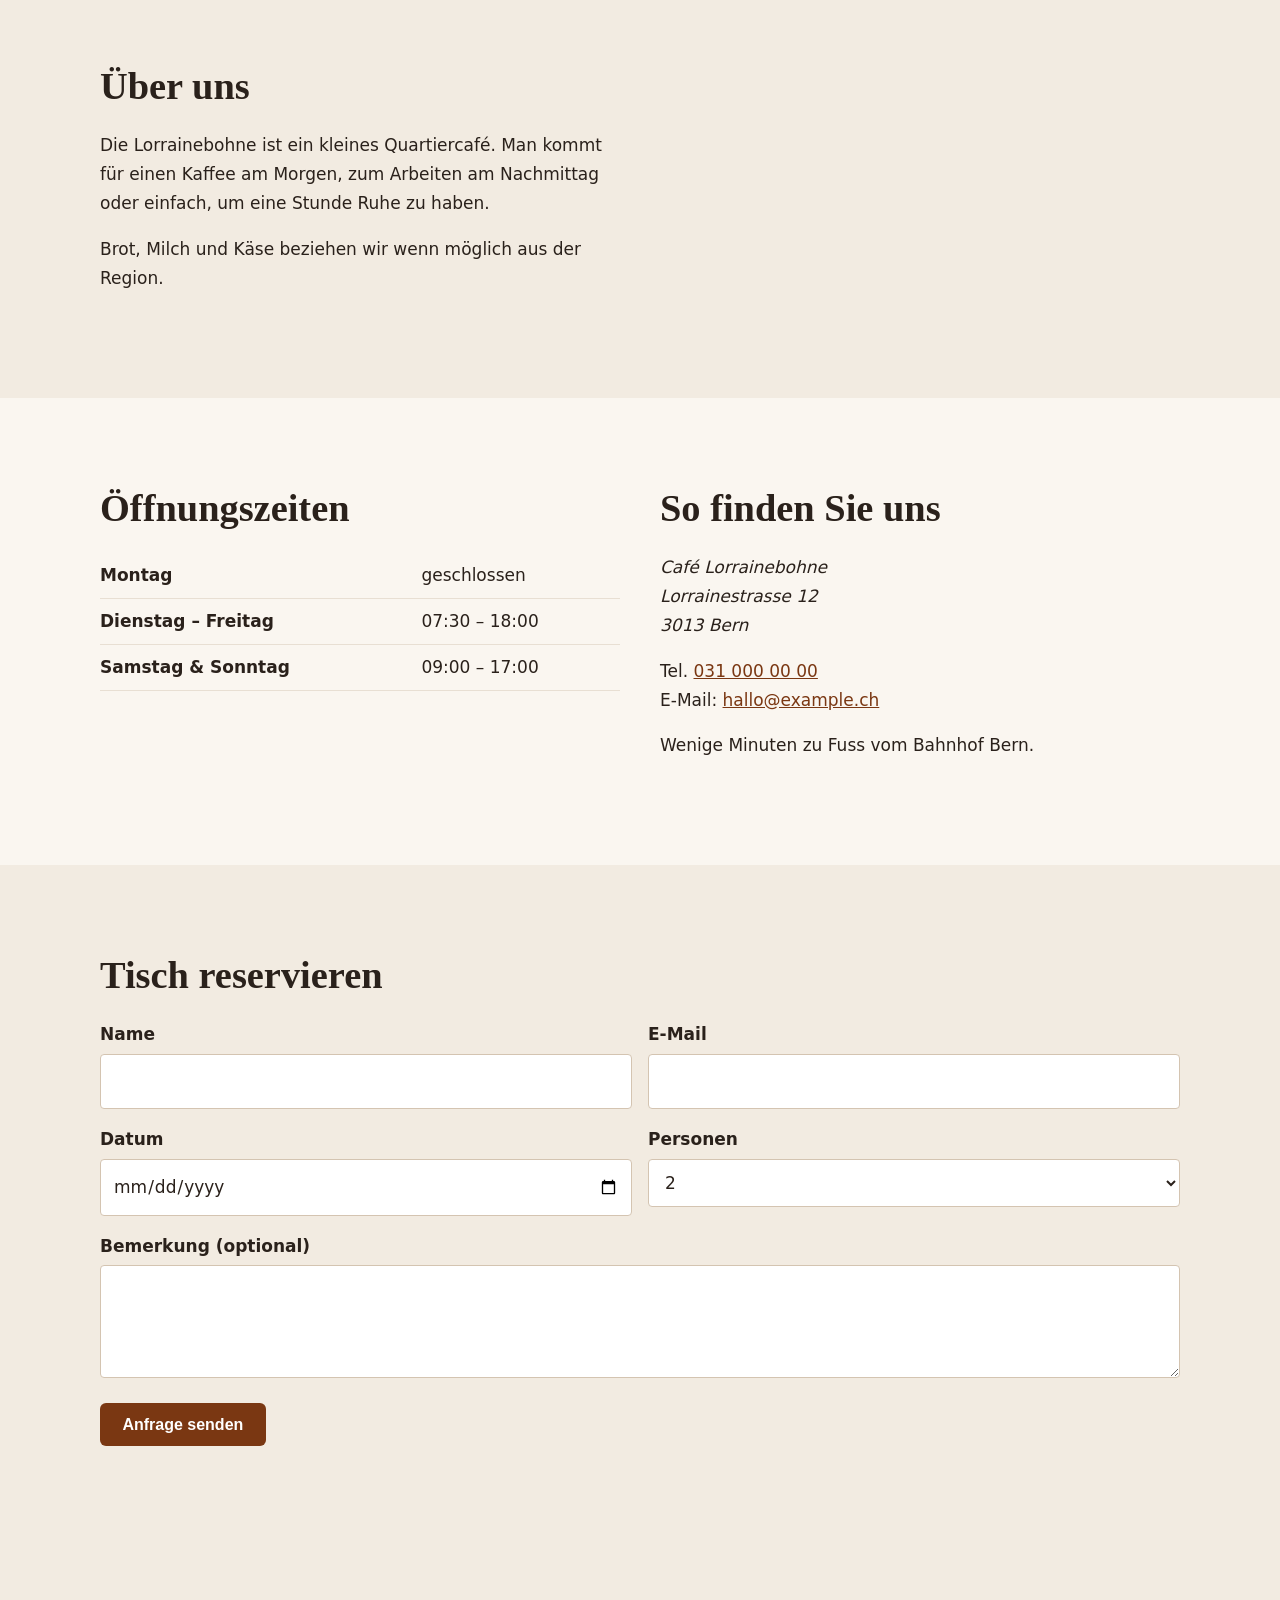
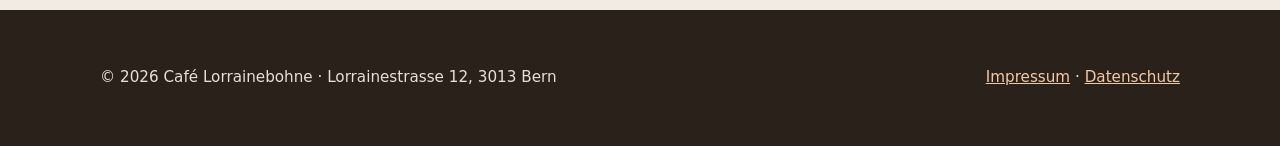
==== commit bca368f1: "Beispiel: Café Lorrainebohne zurück, natürlichere Texte, dezente Beispielleiste" ====
--- a/beispiel/index.html
+++ b/beispiel/index.html
@@ -1,30 +1,59 @@
 <!DOCTYPE html>
 <html lang="de-CH">
-<head><meta charset="utf-8"><meta http-equiv="Content-Security-Policy" content="default-src 'self'; img-src 'self' data:; style-src 'self'; script-src 'self'; font-src 'self'; object-src 'none'; base-uri 'self'; form-action 'self'; upgrade-insecure-requests"><meta name="viewport" content="width=device-width, initial-scale=1"><title>Schreinerei Wyss – Möbel und Innenausbau in Spiez</title><meta name="description" content="Schreinerei Wyss in Spiez: Möbel nach Mass, Küchen, Innenausbau und Reparaturen. Beispielprojekt von Uferwerk Webdesign."><link rel="preload" href="../fonts/inter.woff2" as="font" type="font/woff2" crossorigin><link rel="stylesheet" href="style.css"><link rel="icon" href="favicon.svg" type="image/svg+xml"><meta name="theme-color" content="#ffffff"><script type="application/ld+json">{"@context":"https://schema.org","@type":"LocalBusiness","name":"Schreinerei Wyss GmbH (fiktiv)","address":{"@type":"PostalAddress","streetAddress":"Seestrasse 41","postalCode":"3700","addressLocality":"Spiez","addressCountry":"CH"}}</script></head>
+<head><meta charset="utf-8"><meta http-equiv="Content-Security-Policy" content="default-src 'self'; img-src 'self' data:; style-src 'self'; script-src 'self'; font-src 'self'; object-src 'none'; base-uri 'self'; form-action 'self'; upgrade-insecure-requests"><meta name="viewport" content="width=device-width, initial-scale=1"><link rel="stylesheet" href="style.css"><link rel="icon" href="favicon.svg" type="image/svg+xml">
+<title>Café Lorrainebohne – Kaffee &amp; Zmorge in Bern</title>
+<meta name="description" content="Café Lorrainebohne in Bern: hausgerösteter Kaffee, Zmorge, hausgemachte Kuchen. Öffnungszeiten, Menü und Tischreservation.">
+<meta property="og:title" content="Café Lorrainebohne Bern"><meta property="og:type" content="website">
+<meta name="theme-color" content="#7a3712">
+<script type="application/ld+json">{"@context":"https://schema.org","@type":"CafeOrCoffeeShop","name":"Café Lorrainebohne","address":{"@type":"PostalAddress","streetAddress":"Lorrainestrasse 12","postalCode":"3013","addressLocality":"Bern","addressCountry":"CH"},"telephone":"+41 31 000 00 00","openingHours":["Tu-Fr 07:30-18:00","Sa-Su 09:00-17:00"]}</script>
+</head>
 <body>
-<div class="aw-bar"><span>Beispielprojekt von Uferwerk Webdesign – das Unternehmen ist erfunden.</span><a href="../index.html">← Zurück zu Uferwerk</a></div>
-<a class="skip" href="#main">Zum Inhalt springen</a>
-<header class="site"><nav class="wrap nav" aria-label="Hauptnavigation"><a class="logo" href="index.html">Wyss <span>Schreinerei</span></a><ul class="menu"><li><a href="index.html#angebot">Angebot</a></li><li><a href="index.html#arbeitsweise">Arbeitsweise</a></li><li><a href="index.html#betrieb">Betrieb</a></li><li><a href="index.html#kontakt">Kontakt</a></li></ul></nav></header>
+<div class="aw-bar"><span>Beispielseite von Uferwerk Webdesign</span><a href="../index.html">← Zurück zu Uferwerk</a></div><a class="skip" href="#main">Zum Inhalt springen</a>
+<header class="site"><nav class="wrap nav" aria-label="Hauptnavigation">
+<a class="logo" href="#top"><img src="favicon.svg" alt="" width="32" height="32">Lorrainebohne</a>
+<button type="button" class="burger" aria-expanded="false" aria-controls="menu">Menü</button>
+<ul class="menu" id="menu"><li><a href="#angebot">Angebot</a></li><li><a href="#karte">Karte</a></li><li><a href="#ueber">Über uns</a></li><li><a href="#zeiten">Öffnungszeiten</a></li><li><a href="#reservieren">Reservieren</a></li></ul>
+</nav></header>
 <main id="main">
-<section class="hero"><div class="wrap"><p class="kicker">Schreinerei in Spiez, seit 1987</p><h1>Möbel und Innenausbau, die zu Ihren Räumen passen.</h1><p class="lead">Wir planen, fertigen und montieren in der eigenen Werkstatt. Von der Einbauwand bis zur Reparatur einer alten Kommode.</p><p class="cta"><a class="btn" href="#kontakt">Besichtigung vereinbaren</a><a class="tel" href="tel:+41330000000">033&nbsp;000&nbsp;00&nbsp;00</a></p></div></section>
-<section id="angebot"><div class="wrap two"><h2>Angebot</h2><dl class="list">
-<dt>Möbel nach Mass</dt><dd>Schränke, Regale und Tische, abgestimmt auf Ihre Nischen, Dachschrägen und Ihren Alltag.</dd>
-<dt>Küchen</dt><dd>Neue Küchen und Teilerneuerungen, inklusive Koordination mit Elektriker und Sanitär.</dd>
-<dt>Innenausbau</dt><dd>Türen, Wandverkleidungen, Böden und Treppen für Wohnungen, Praxen und Läden.</dd>
-<dt>Reparaturen</dt><dd>Klemmende Türen, defekte Beschläge, beschädigte Oberflächen. Auch kleine Aufträge nehmen wir gerne an.</dd>
-</dl></div></section>
-<section id="arbeitsweise"><div class="wrap two"><h2>So arbeiten wir</h2><ol class="steps">
-<li><strong>Besichtigung.</strong> Wir kommen vorbei, messen aus und hören zu. Das erste Gespräch ist kostenlos.</li>
-<li><strong>Offerte.</strong> Innert einer Woche erhalten Sie einen Vorschlag mit Skizze und festem Preis.</li>
-<li><strong>Fertigung.</strong> Gebaut wird in unserer Werkstatt in Spiez, vorwiegend mit Holz aus der Region.</li>
-<li><strong>Montage.</strong> Wir montieren sauber und nehmen Verpackung und Reste wieder mit.</li>
-</ol></div></section>
-<section id="betrieb"><div class="wrap two"><h2>Der Betrieb</h2><div class="prose"><p>Die Schreinerei Wyss ist ein Familienbetrieb mit sechs Mitarbeitenden und zwei Lernenden. Markus Wyss führt die Werkstatt in zweiter Generation, Claudia Wyss ist für Planung und Kundschaft zuständig.</p><p>Wir arbeiten im Berner Oberland zwischen Thun, Frutigen und Interlaken. Für grössere Projekte auch darüber hinaus.</p><p class="quote">«Ein gutes Möbel merkt man daran, dass man nach zwanzig Jahren nicht mehr daran denkt.»<span>Markus Wyss</span></p></div></div></section>
-<section id="kontakt"><div class="wrap two"><h2>Kontakt</h2><div class="contact">
-<div><h3>Adresse</h3><p>Schreinerei Wyss GmbH<br>Seestrasse 41<br>3700 Spiez</p></div>
-<div><h3>Telefon und E-Mail</h3><p><a href="tel:+41330000000">033&nbsp;000&nbsp;00&nbsp;00</a><br><a href="mailto:info@example.ch">info@example.ch</a></p></div>
-<div><h3>Werkstatt</h3><p>Montag bis Freitag<br>7.00–12.00 und 13.15–17.00 Uhr<br>Samstag nach Vereinbarung</p></div>
+<section class="hero" id="top"><div class="wrap grid">
+<div><span class="badge">Seit 2019 im Lorraine-Quartier</span>
+<h1>Guter Kaffee. Gemütliche Ecke. In der Lorraine.</h1>
+<p class="lead">Wir rösten unsere Bohnen selbst, backen jeden Morgen frisch und servieren Zmorge bis am frühen Nachmittag.</p>
+<div class="cta"><a class="btn" href="#reservieren">Tisch reservieren</a><a class="btn ghost" href="#karte">Zur Karte</a></div></div>
+<div class="art"><svg viewBox="0 0 600 460" role="img" aria-labelledby="artT"><title id="artT">Illustration: Kaffeetasse mit Dampf vor warmem Hintergrund</title>
+<defs><linearGradient id="g" x1="0" y1="0" x2="1" y2="1"><stop offset="0" stop-color="#e9b98a"/><stop offset="1" stop-color="#9c4a1a"/></linearGradient></defs>
+<rect width="600" height="460" fill="url(#g)"/><circle cx="480" cy="90" r="60" fill="#f6d9b8" opacity=".5"/>
+<ellipse cx="300" cy="380" rx="200" ry="34" fill="#5a2a0e" opacity=".35"/><ellipse cx="300" cy="360" rx="170" ry="28" fill="#fff"/>
+<path d="M190 210h220v80c0 50-45 80-110 80s-110-30-110-80z" fill="#fff"/><path d="M410 230c50 0 50 70 0 70" stroke="#fff" stroke-width="16" fill="none"/>
+<ellipse cx="300" cy="212" rx="110" ry="18" fill="#6b3413"/>
+<path d="M260 180c-20-30 20-40 0-75M300 175c-20-30 20-40 0-80M340 180c-20-30 20-40 0-75" stroke="#fff" stroke-width="7" fill="none" stroke-linecap="round" opacity=".8"/></svg></div>
+</div></section>
+<section id="angebot" class="alt"><div class="wrap"><h2>Was uns ausmacht</h2><div class="cards">
+<article class="card"><h3>Hausröstung</h3><p>Fair gehandelte Bohnen, in kleinen Mengen bei uns geröstet.</p></article>
+<article class="card"><h3>Zmorge bis 14 Uhr</h3><p>Zopf, Birchermüesli und Eier, dazu Konfitüre und Käse aus der Region.</p></article>
+<article class="card"><h3>Kuchen &amp; Apéro</h3><p>Täglich frische Kuchen, auch vegan. Apéros für kleine Gruppen auf Anfrage.</p></article>
 </div></div></section>
+<section id="karte"><div class="wrap two">
+<div><h2>Kaffee</h2><ul class="menu-list"><li><span>Espresso</span><span class="price">CHF 4.20</span></li><li><span>Cappuccino</span><span class="price">CHF 5.40</span></li><li><span>Flat White</span><span class="price">CHF 5.80</span></li><li><span>Filterkaffee (V60)</span><span class="price">CHF 5.50</span></li><li><span>Hafermilch</span><span class="price">+ CHF 0.60</span></li></ul></div>
+<div><h2>Zmorge</h2><ul class="menu-list"><li><span>Berner Zmorge (Zopf, Butter, Konfi, Käse)</span><span class="price">CHF 16.50</span></li><li><span>Birchermüesli hausgemacht</span><span class="price">CHF 9.80</span></li><li><span>Avocado-Brot mit Ei</span><span class="price">CHF 14.50</span></li><li><span>Kuchen des Tages</span><span class="price">CHF 6.20</span></li></ul></div>
+</div></section>
+<section id="ueber" class="alt"><div class="wrap two">
+<div><h2>Über uns</h2><p>Die Lorrainebohne ist ein kleines Quartiercafé. Man kommt für einen Kaffee am Morgen, zum Arbeiten am Nachmittag oder einfach, um eine Stunde Ruhe zu haben.</p><p>Brot, Milch und Käse beziehen wir wenn möglich aus der Region.</p></div>
+
+</div></section>
+<section id="zeiten"><div class="wrap two">
+<div><h2>Öffnungszeiten</h2><table class="hours"><tbody>
+<tr><th scope="row">Montag</th><td>geschlossen</td></tr><tr><th scope="row">Dienstag – Freitag</th><td>07:30 – 18:00</td></tr><tr><th scope="row">Samstag &amp; Sonntag</th><td>09:00 – 17:00</td></tr></tbody></table></div>
+<div><h2>So finden Sie uns</h2><address>Café Lorrainebohne<br>Lorrainestrasse 12<br>3013 Bern</address><p>Tel. <a href="tel:+41310000000">031&nbsp;000&nbsp;00&nbsp;00</a><br>E-Mail: <a href="mailto:hallo@example.ch">hallo@example.ch</a></p><p>Wenige Minuten zu Fuss vom Bahnhof Bern.</p></div>
+</div></section>
+<section id="reservieren" class="alt"><div class="wrap"><h2>Tisch reservieren</h2>
+<form id="reservation" novalidate>
+<div class="row"><div><label for="name">Name</label><input type="text" id="name" name="name" autocomplete="name" required></div><div><label for="email">E-Mail</label><input id="email" name="email" type="email" autocomplete="email" required></div></div>
+<div class="row"><div><label for="datum">Datum</label><input id="datum" name="datum" type="date" required></div><div><label for="personen">Personen</label><select id="personen" name="personen"><option>1</option><option selected>2</option><option>3</option><option>4</option><option>5–8</option></select></div></div>
+<div><label for="nachricht">Bemerkung (optional)</label><textarea id="nachricht" name="nachricht" rows="3"></textarea></div>
+<div><button class="btn" type="submit">Anfrage senden</button></div>
+<p id="status" class="status" role="status" aria-live="polite"></p>
+</form></div></section>
 </main>
-<footer class="site"><div class="wrap foot"><p>Schreinerei Wyss GmbH · Seestrasse 41 · 3700 Spiez (fiktiv)</p><p><a href="impressum.html">Impressum</a> · <a href="datenschutz.html">Datenschutz</a></p></div></footer>
+<footer class="site"><div class="wrap foot"><p>© <span id="jahr">2026</span> Café Lorrainebohne · Lorrainestrasse 12, 3013 Bern</p><p><a href="impressum.html">Impressum</a> · <a href="datenschutz.html">Datenschutz</a></p></div></footer><script src="script.js" defer></script>
 </body></html>
--- a/beispiel/style.css
+++ b/beispiel/style.css
@@ -1,45 +1,62 @@
-@font-face{font-family:Inter;src:url(../fonts/inter.woff2) format("woff2");font-weight:100 900;font-display:swap}
-:root{--ink:#1d1d1b;--muted:#5c5c57;--accent:#2f4a3a;--line:#e4e2dc;--max:1200px}
+:root{--bg:#faf6f0;--ink:#2a211b;--muted:#6b5d52;--accent:#9c4a1a;--accent-d:#7a3712;--card:#fff;--line:#e8dfd3;--r:14px;--max:1120px}
 *{box-sizing:border-box}html{scroll-behavior:smooth}
-body{margin:0;font:18px/1.65 Inter,system-ui,sans-serif;color:var(--ink);background:#fff}
-a{color:var(--accent);text-underline-offset:3px}
-:focus-visible{outline:2px solid var(--accent);outline-offset:3px}
+body{margin:0;font:17px/1.6 system-ui,-apple-system,"Segoe UI",Roboto,sans-serif;color:var(--ink);background:var(--bg)}
+img,svg{max-width:100%;display:block}
+a{color:var(--accent-d)}a:hover{color:var(--accent)}
+:focus-visible{outline:3px solid var(--accent);outline-offset:3px;border-radius:4px}
 .skip{position:absolute;left:-999px;top:0;background:var(--ink);color:#fff;padding:.6rem 1rem;z-index:99}.skip:focus{left:1rem}
-.aw-bar{background:#1d1d1b;color:#f2f1ed;font-size:.88rem;display:flex;flex-wrap:wrap;gap:.4rem 1.5rem;justify-content:space-between;align-items:center;padding:.6rem clamp(1.25rem,4vw,3rem)}
-.aw-bar a{color:#fff;font-weight:600}
-.wrap{max-width:var(--max);margin:0 auto;padding:0 clamp(1.25rem,4vw,3rem)}
-h1,h2,h3{font-weight:500;letter-spacing:-.02em;line-height:1.15;margin:0 0 .6em}
-h1{font-size:clamp(2.3rem,5.4vw,4.4rem);max-width:16ch}
-h2{font-size:clamp(1.5rem,2.4vw,2rem)}h3{font-size:1rem;font-weight:600;letter-spacing:0;margin-bottom:.4em}
-.nav{display:flex;flex-wrap:wrap;gap:.6rem 2rem;align-items:center;justify-content:space-between;padding-top:1.6rem;padding-bottom:1.6rem}
-.logo{font-weight:700;font-size:1.15rem;text-decoration:none;color:var(--ink)}.logo span{font-weight:400;color:var(--muted)}
-.menu{list-style:none;display:flex;flex-wrap:wrap;gap:.3rem 1.8rem;margin:0;padding:0;font-size:.95rem}
-.menu a{color:var(--ink);text-decoration:none}.menu a:hover{text-decoration:underline}
-.hero{padding:clamp(4rem,11vw,9rem) 0 clamp(4rem,9vw,7rem)}
-.kicker{color:var(--muted);margin:0 0 1.4rem}
-.lead{font-size:clamp(1.1rem,1.6vw,1.3rem);color:var(--muted);max-width:40ch}
-.cta{display:flex;flex-wrap:wrap;align-items:center;gap:1rem 2rem;margin-top:2.4rem}
-.btn{display:inline-block;background:var(--accent);color:#fff;text-decoration:none;padding:.85rem 1.4rem;font-weight:600}
-.btn:hover{background:#1f3328}
-.tel{color:var(--ink);font-weight:600}
-section+section{border-top:1px solid var(--line)}
-section[id]{padding:clamp(3.5rem,8vw,6.5rem) 0}
-.two{display:grid;gap:1.5rem 4rem}
-@media(min-width:900px){.two{grid-template-columns:minmax(0,1fr) minmax(0,2fr)}}
-.list{margin:0;display:grid;gap:.3rem 3rem}
-@media(min-width:700px){.list{grid-template-columns:repeat(2,minmax(0,1fr))}}
-dt{font-weight:600;margin-top:1.2rem}.list dt:nth-of-type(-n+2){margin-top:0}
-@media(max-width:699px){.list dt:nth-of-type(2){margin-top:1.2rem}}
-dd{margin:0 0 .4rem;color:var(--muted)}
-.steps{margin:0;padding-left:1.3rem;display:grid;gap:1.1rem;max-width:60ch}
-.steps strong{font-weight:600}
-.prose{max-width:60ch}.prose p{margin:0 0 1.1rem}
-.quote{font-size:1.3rem;line-height:1.45;margin-top:2rem!important;padding-left:1.2rem;border-left:2px solid var(--accent)}
-.quote span{display:block;font-size:.95rem;color:var(--muted);margin-top:.6rem}
-.contact{display:grid;gap:2rem}
-@media(min-width:700px){.contact{grid-template-columns:repeat(3,minmax(0,1fr))}}
-.contact p{margin:0;color:var(--muted)}
-.legal{padding-top:3rem;padding-bottom:5rem;max-width:760px;margin-left:auto;margin-right:auto}
-footer.site{border-top:1px solid var(--line);color:var(--muted);font-size:.9rem}
-.foot{display:flex;flex-wrap:wrap;justify-content:space-between;gap:.5rem 2rem;padding-top:2rem;padding-bottom:2rem}
-.foot a{color:var(--muted)}
+.wrap{max-width:var(--max);margin:0 auto;padding:0 1.25rem}
+h1,h2,h3{font-family:Georgia,"Times New Roman",serif;line-height:1.15;margin:0 0 .6em}
+h1{font-size:clamp(2.2rem,5vw,3.8rem)}h2{font-size:clamp(1.7rem,3.4vw,2.4rem)}h3{font-size:1.25rem}
+header.site{position:sticky;top:0;z-index:50;background:rgba(250,246,240,.94);backdrop-filter:blur(8px);border-bottom:1px solid var(--line)}
+.nav{display:flex;align-items:center;justify-content:space-between;height:68px}
+.logo{font-family:Georgia,serif;font-weight:700;font-size:1.3rem;text-decoration:none;color:var(--ink);display:flex;gap:.5rem;align-items:center}
+.menu{display:flex;gap:1.6rem;list-style:none;margin:0;padding:0}
+.menu a{text-decoration:none;color:var(--ink);font-weight:500}.menu a:hover{color:var(--accent)}
+.burger{display:none;background:none;border:1px solid var(--line);border-radius:10px;padding:.5rem .7rem;font-size:1rem;color:var(--ink);cursor:pointer}
+.btn{display:inline-block;background:var(--accent-d);color:#fff;text-decoration:none;padding:.8rem 1.4rem;border-radius:999px;font-weight:600;border:0;cursor:pointer;font-size:1rem}
+.btn:hover{background:var(--accent);color:#fff}.btn.ghost{background:transparent;color:var(--accent-d);border:2px solid var(--accent-d)}
+.hero{padding:4.5rem 0 3.5rem}.hero .grid{display:grid;grid-template-columns:1.1fr .9fr;gap:3rem;align-items:center}
+.hero p.lead{font-size:1.2rem;color:var(--muted);max-width:34ch}.cta{display:flex;gap:.8rem;flex-wrap:wrap;margin-top:1.6rem}
+.badge{display:inline-block;background:#f1e4d4;color:var(--accent-d);padding:.25rem .8rem;border-radius:999px;font-size:.9rem;font-weight:600;margin-bottom:1rem}
+.art{border-radius:24px;overflow:hidden;box-shadow:0 20px 50px -20px rgba(60,30,10,.35)}
+section{padding:4rem 0}section.alt{background:#f3ebe0}
+.cards{display:grid;grid-template-columns:repeat(3,1fr);gap:1.4rem}
+.card{background:var(--card);border:1px solid var(--line);border-radius:var(--r);padding:1.6rem}
+.menu-list{list-style:none;padding:0;margin:0}.menu-list li{display:flex;justify-content:space-between;gap:1rem;padding:.55rem 0;border-bottom:1px dashed var(--line)}
+.price{font-weight:700;white-space:nowrap}
+.hours{width:100%;border-collapse:collapse}.hours th,.hours td{text-align:left;padding:.5rem 0;border-bottom:1px solid var(--line)}
+.two{display:grid;grid-template-columns:1fr 1fr;gap:2.5rem;align-items:start}
+.quote{font-family:Georgia,serif;font-size:1.15rem;margin:0}.quote footer{font-family:system-ui,sans-serif;font-size:.95rem;color:var(--muted);margin-top:.6rem}
+form{display:grid;gap:1rem}label{font-weight:600;display:block;margin-bottom:.3rem}
+input,select,textarea{width:100%;padding:.75rem;border:1px solid #cbbcab;border-radius:10px;font:inherit;background:#fff;color:var(--ink)}
+.row{display:grid;grid-template-columns:1fr 1fr;gap:1rem}
+.status{min-height:1.5em;font-weight:600;color:#2f6b2f}
+footer.site{background:var(--ink);color:#e9dfd4;padding:2.5rem 0;font-size:.95rem}footer.site a{color:#f3c9a5}
+.foot{display:flex;justify-content:space-between;gap:1rem;flex-wrap:wrap}
+.legal{max-width:760px;padding:3rem 1.25rem}
+@media (max-width:860px){
+ .hero .grid,.two{grid-template-columns:1fr}.cards{grid-template-columns:1fr}.row{grid-template-columns:1fr}
+ .burger{display:block}
+ .menu{display:none;position:absolute;top:68px;left:0;right:0;flex-direction:column;gap:0;background:var(--bg);border-bottom:1px solid var(--line);padding:.5rem 1.25rem}
+ .menu.open{display:flex}.menu a{display:block;padding:.8rem 0}
+ .hero{padding:2.5rem 0}section{padding:3rem 0}
+}
+@media (prefers-reduced-motion:reduce){html{scroll-behavior:auto}}
+section{scroll-margin-top:72px}
+.aw-bar{display:flex;justify-content:space-between;align-items:center;flex-wrap:wrap;gap:.3rem 1rem;background:#f4efe8;color:#6b5d52;font-size:.82rem;padding:.45rem clamp(1rem,4vw,2.5rem);border-bottom:1px solid #e8dfd3}
+.aw-bar a{color:#2a211b;font-weight:600}
+@media (min-width:1400px){:root{--max:1320px}}
+@media (min-width:1800px){:root{--max:1520px}body{font-size:18px}}
+@media (min-width:2400px){:root{--max:1760px}}
+/* v3 editorial */
+body{line-height:1.7}h1{line-height:1.05;letter-spacing:-.01em}
+section{padding:5.5rem 0}section.alt{background:#f2ebe1}
+.card{background:transparent;border:0;border-radius:0;padding:1.2rem 0 0;border-top:1px solid #d9c9b6}
+.cards{gap:3rem}.card h3{font-size:1.4rem}
+.quote.card{border-top:0;border-left:2px solid var(--accent);padding:0 0 0 1.6rem;font-size:1.3rem}
+.art{border-radius:6px;box-shadow:0 30px 60px -40px rgba(60,30,10,.45)}
+.btn{border-radius:6px;transition:background-color .3s ease,color .3s ease}
+.badge{background:none;padding:0;letter-spacing:.08em;text-transform:uppercase;font-size:.8rem}
+.menu-list li{border-bottom:1px solid #e3d7c8}
+input,select,textarea{border-radius:4px;border-color:#d4c4b1}
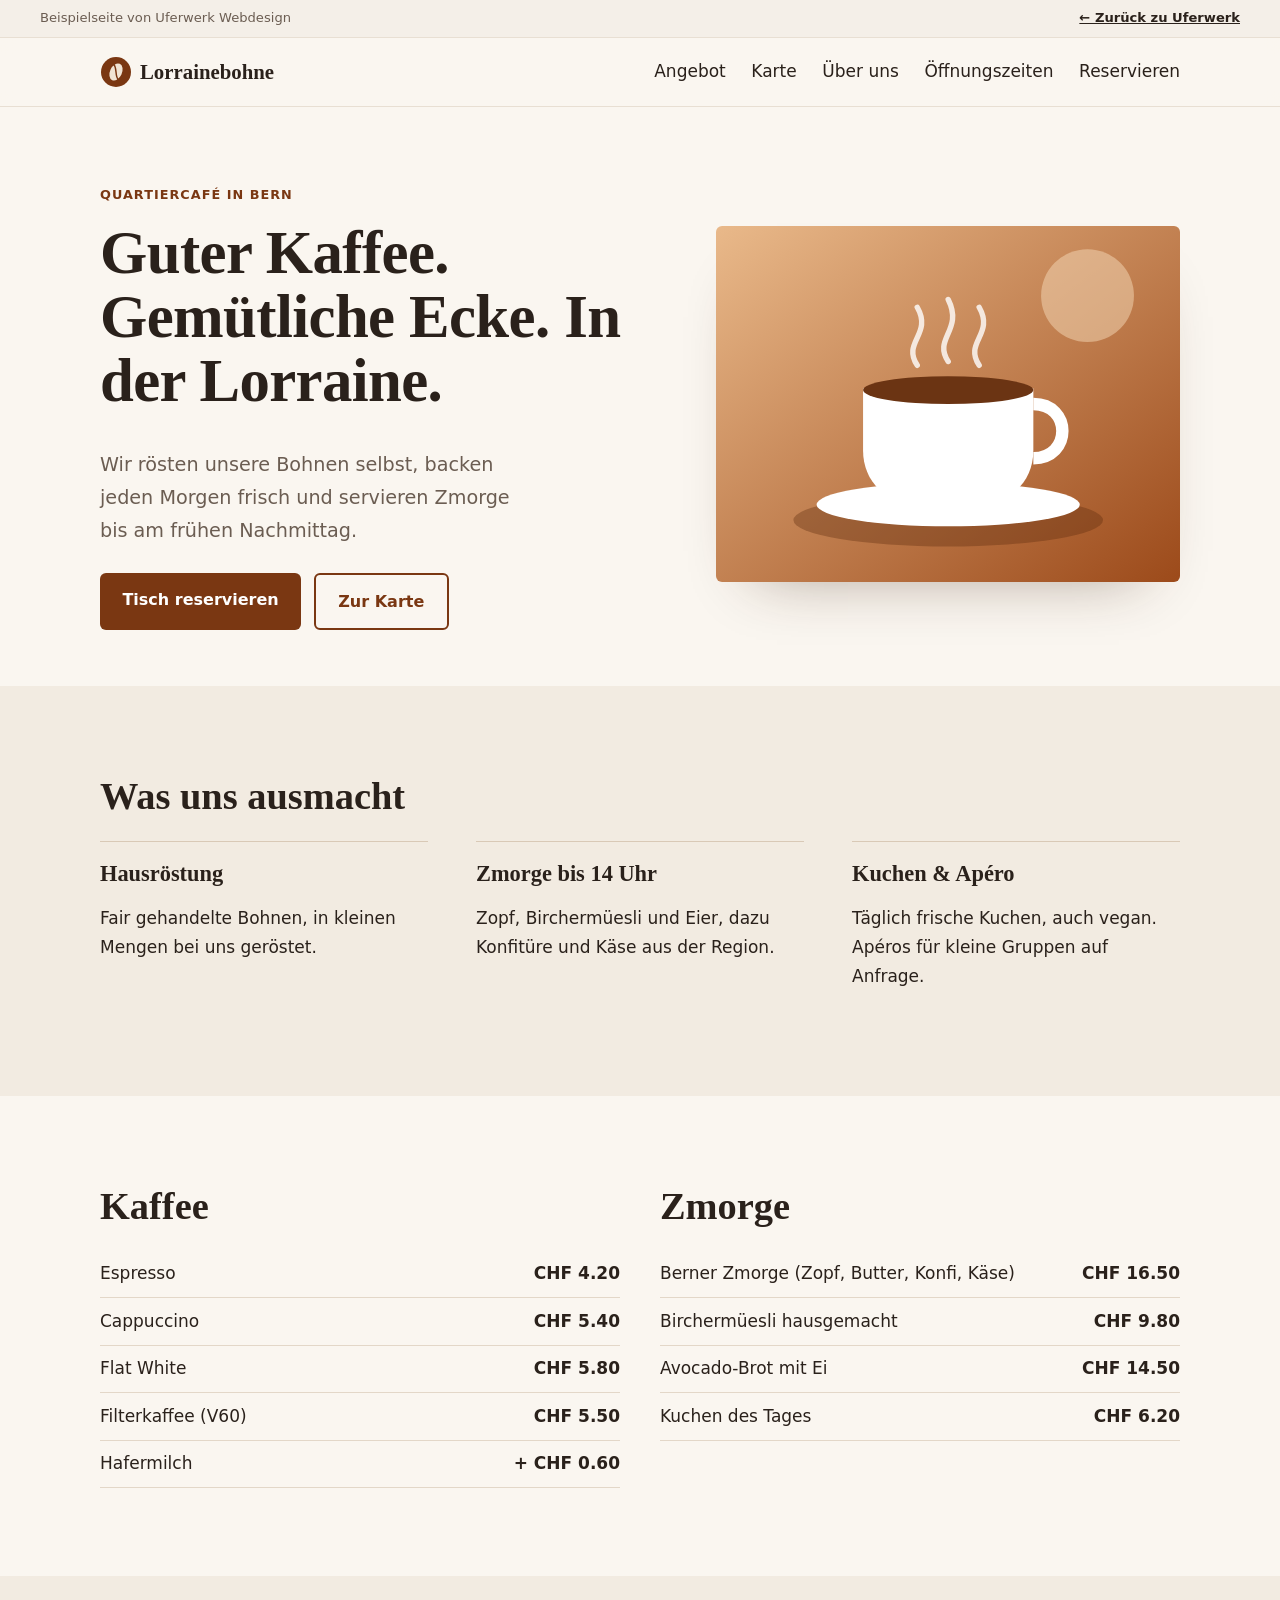
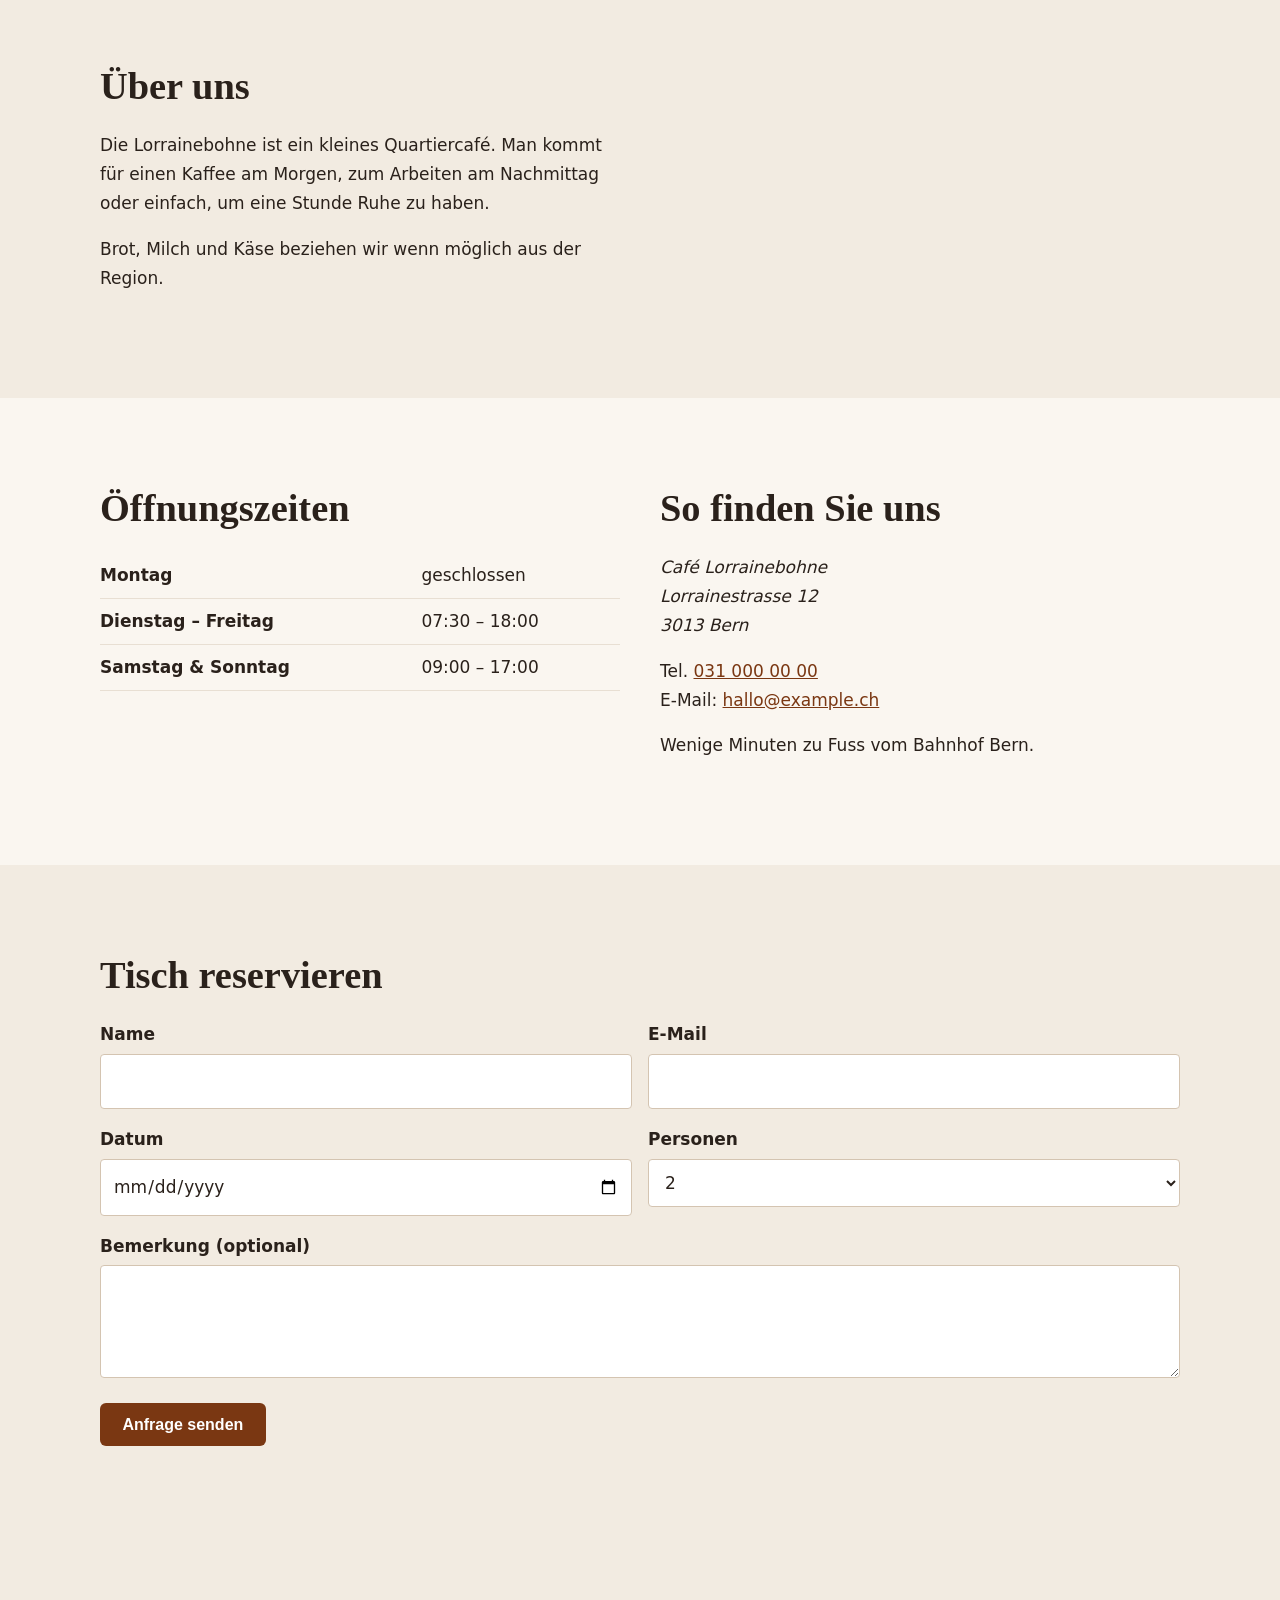
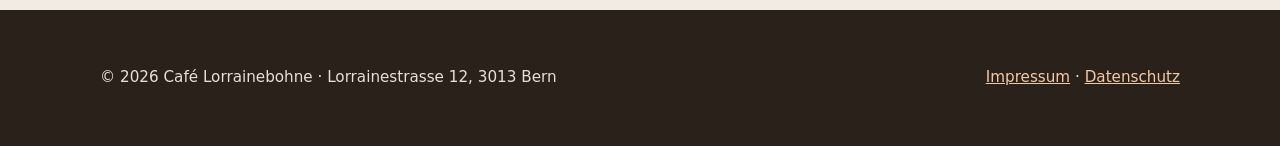
==== commit a818d0e1: "Beispiel: Untertitel" ====
--- a/beispiel/index.html
+++ b/beispiel/index.html
@@ -16,7 +16,7 @@
 </nav></header>
 <main id="main">
 <section class="hero" id="top"><div class="wrap grid">
-<div><span class="badge">Seit 2019 im Lorraine-Quartier</span>
+<div><span class="badge">Quartiercafé in Bern</span>
 <h1>Guter Kaffee. Gemütliche Ecke. In der Lorraine.</h1>
 <p class="lead">Wir rösten unsere Bohnen selbst, backen jeden Morgen frisch und servieren Zmorge bis am frühen Nachmittag.</p>
 <div class="cta"><a class="btn" href="#reservieren">Tisch reservieren</a><a class="btn ghost" href="#karte">Zur Karte</a></div></div>
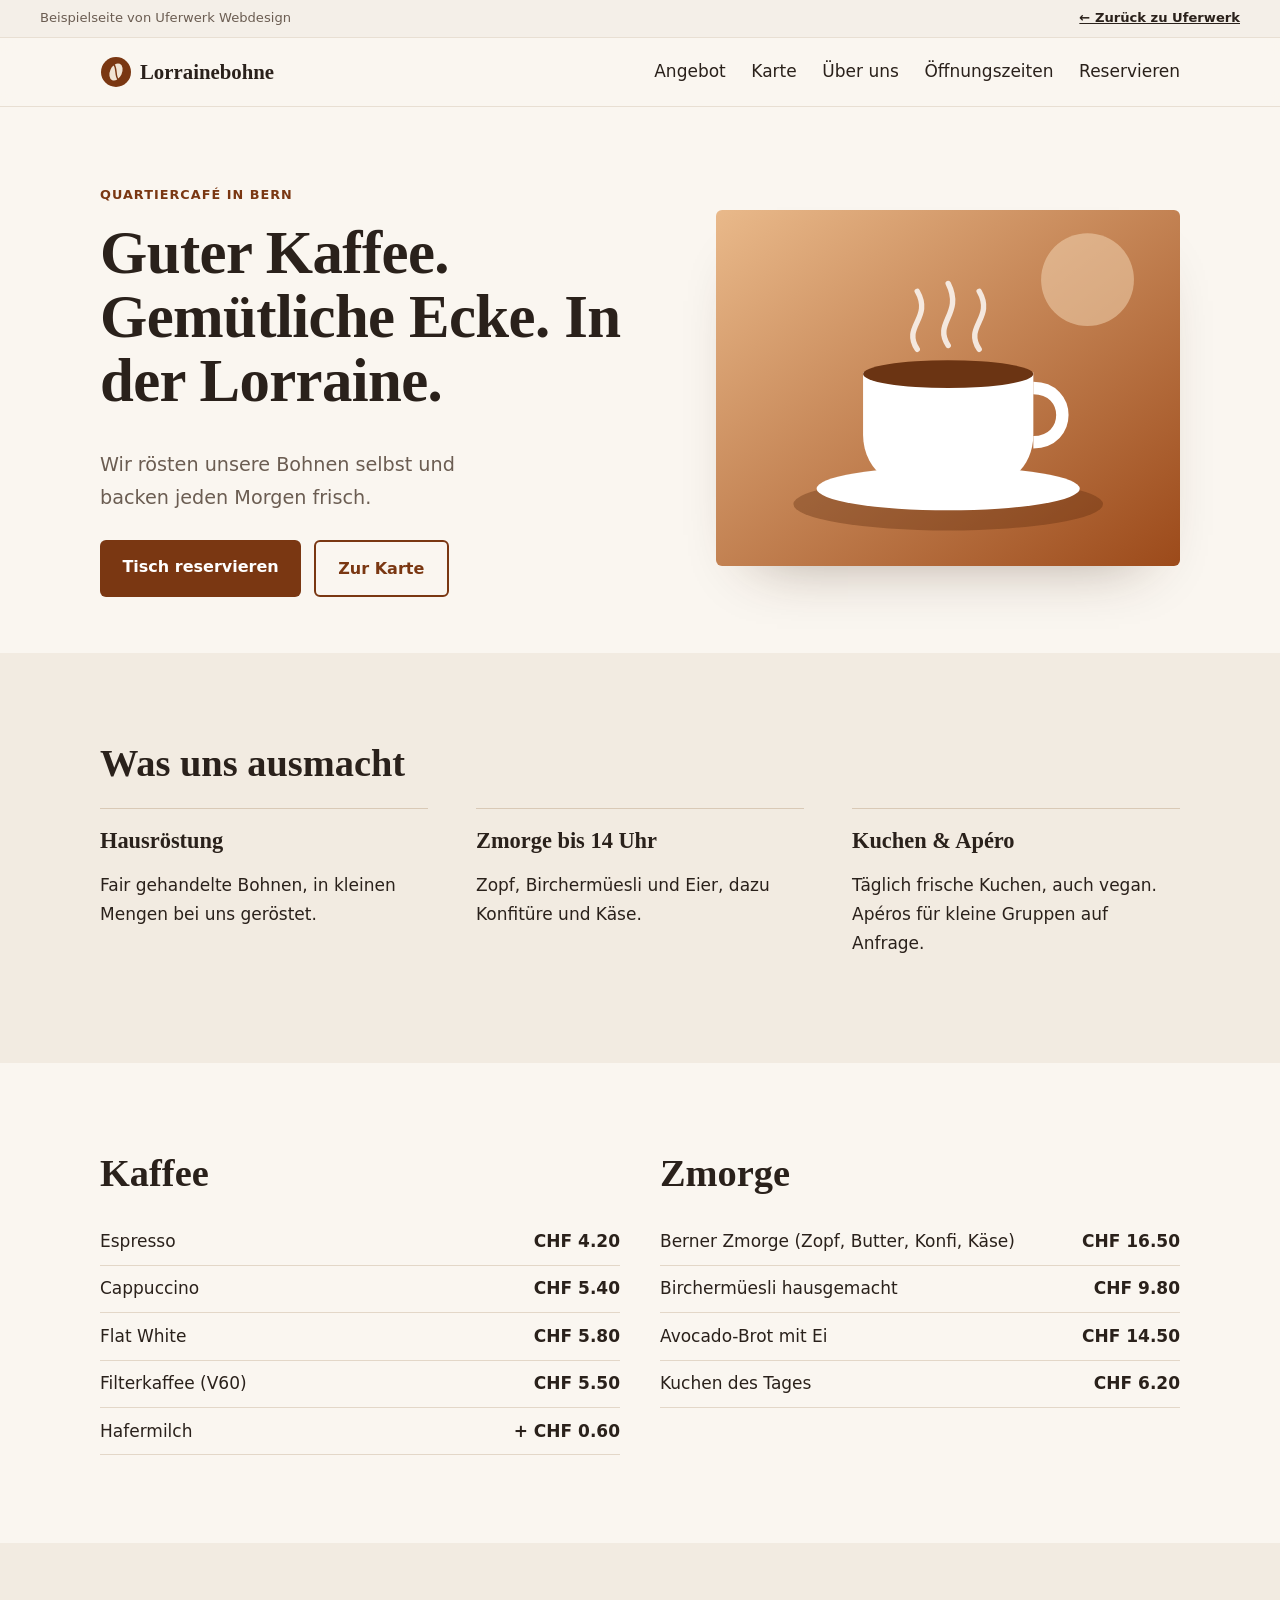
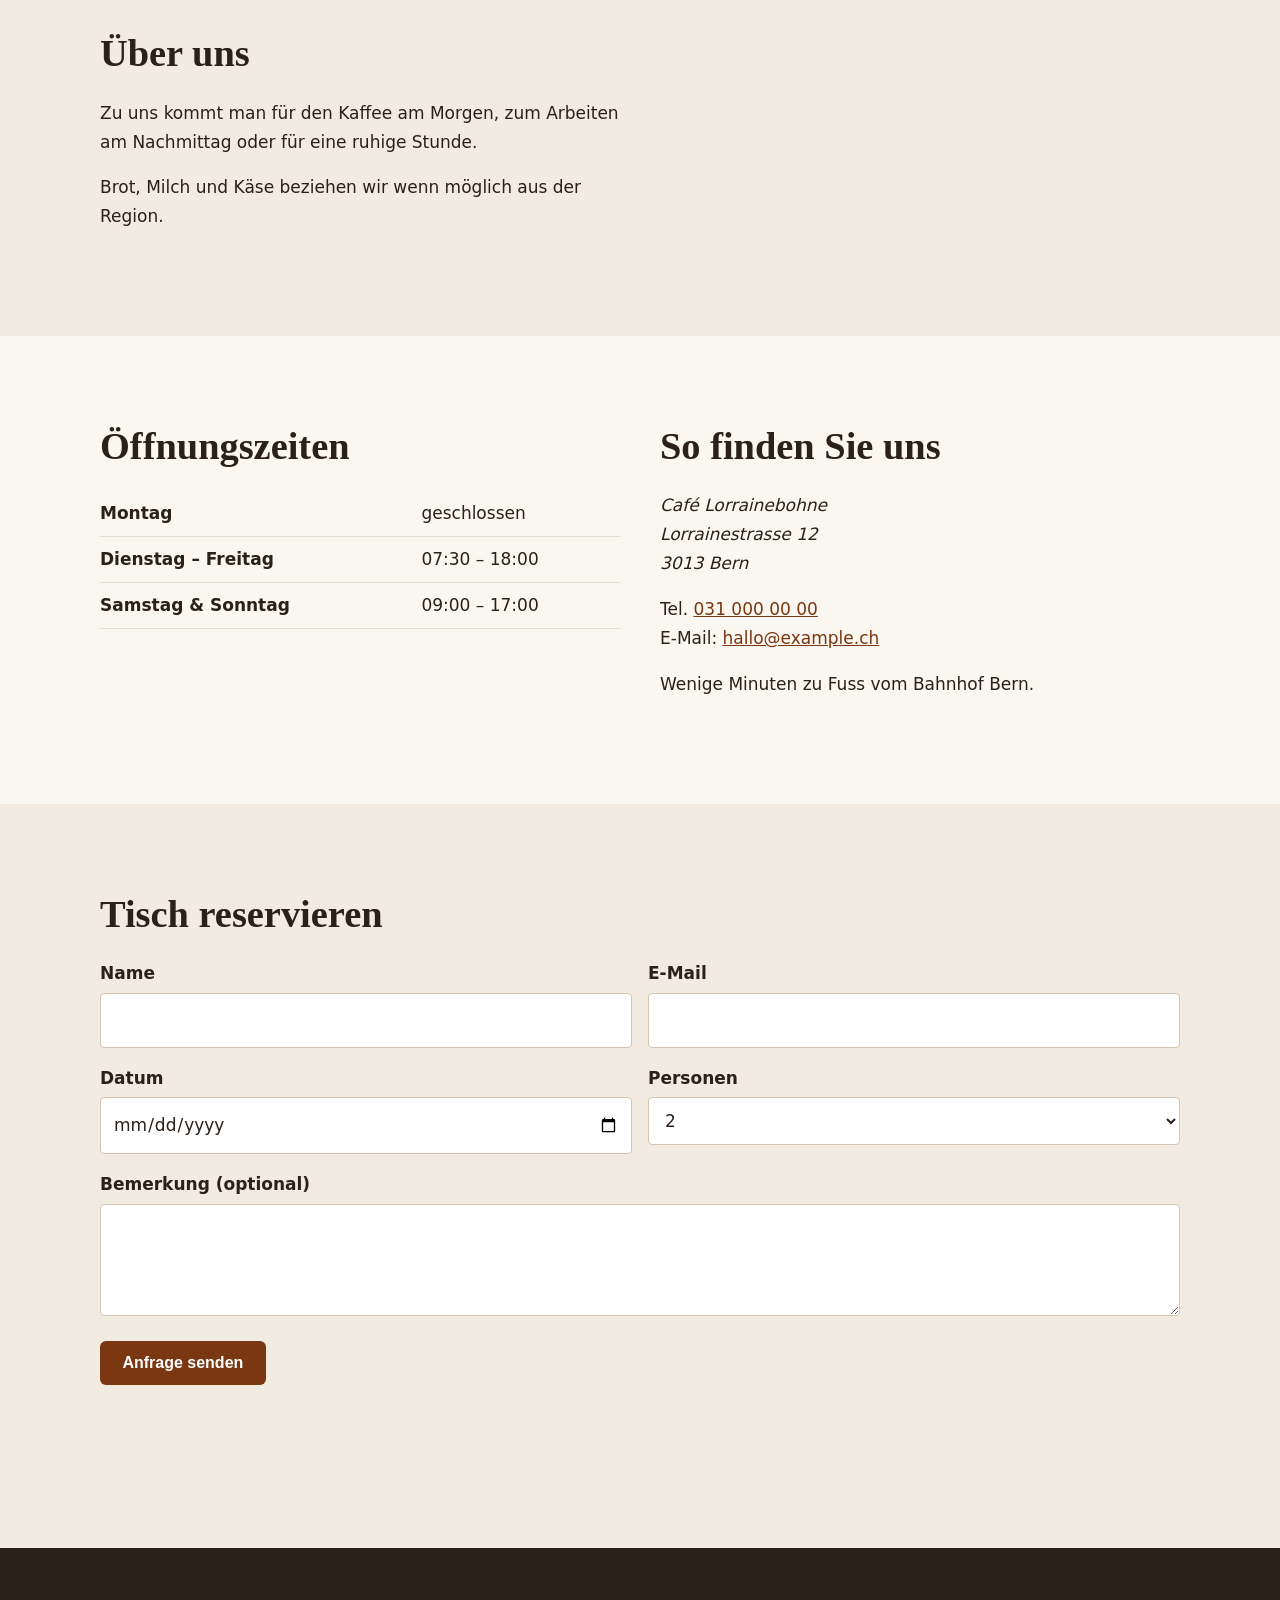
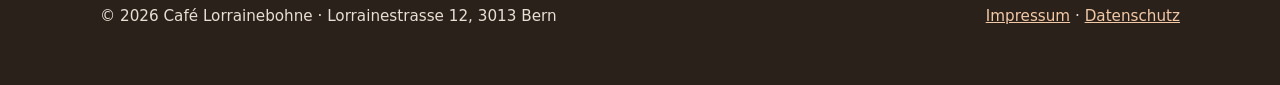
==== commit c6be8bf5: "Texte überarbeitet" ====
--- a/beispiel/index.html
+++ b/beispiel/index.html
@@ -1,6 +1,6 @@
 <!DOCTYPE html>
 <html lang="de-CH">
-<head><meta charset="utf-8"><meta http-equiv="Content-Security-Policy" content="default-src 'self'; img-src 'self' data:; style-src 'self'; script-src 'self'; font-src 'self'; object-src 'none'; base-uri 'self'; form-action 'self'; upgrade-insecure-requests"><meta name="viewport" content="width=device-width, initial-scale=1"><link rel="stylesheet" href="style.css"><link rel="icon" href="favicon.svg" type="image/svg+xml">
+<head><meta charset="utf-8"><meta http-equiv="Content-Security-Policy" content="default-src 'self'; img-src 'self' data:; style-src 'self'; script-src 'self'; font-src 'self'; object-src 'none'; base-uri 'self'; form-action 'self'"><meta name="format-detection" content="telephone=no, address=no, email=no"><meta name="viewport" content="width=device-width, initial-scale=1"><link rel="stylesheet" href="style.css"><link rel="icon" href="favicon.svg" type="image/svg+xml">
 <title>Café Lorrainebohne – Kaffee &amp; Zmorge in Bern</title>
 <meta name="description" content="Café Lorrainebohne in Bern: hausgerösteter Kaffee, Zmorge, hausgemachte Kuchen. Öffnungszeiten, Menü und Tischreservation.">
 <meta property="og:title" content="Café Lorrainebohne Bern"><meta property="og:type" content="website">
@@ -18,7 +18,7 @@
 <section class="hero" id="top"><div class="wrap grid">
 <div><span class="badge">Quartiercafé in Bern</span>
 <h1>Guter Kaffee. Gemütliche Ecke. In der Lorraine.</h1>
-<p class="lead">Wir rösten unsere Bohnen selbst, backen jeden Morgen frisch und servieren Zmorge bis am frühen Nachmittag.</p>
+<p class="lead">Wir rösten unsere Bohnen selbst und backen jeden Morgen frisch.</p>
 <div class="cta"><a class="btn" href="#reservieren">Tisch reservieren</a><a class="btn ghost" href="#karte">Zur Karte</a></div></div>
 <div class="art"><svg viewBox="0 0 600 460" role="img" aria-labelledby="artT"><title id="artT">Illustration: Kaffeetasse mit Dampf vor warmem Hintergrund</title>
 <defs><linearGradient id="g" x1="0" y1="0" x2="1" y2="1"><stop offset="0" stop-color="#e9b98a"/><stop offset="1" stop-color="#9c4a1a"/></linearGradient></defs>
@@ -30,7 +30,7 @@
 </div></section>
 <section id="angebot" class="alt"><div class="wrap"><h2>Was uns ausmacht</h2><div class="cards">
 <article class="card"><h3>Hausröstung</h3><p>Fair gehandelte Bohnen, in kleinen Mengen bei uns geröstet.</p></article>
-<article class="card"><h3>Zmorge bis 14 Uhr</h3><p>Zopf, Birchermüesli und Eier, dazu Konfitüre und Käse aus der Region.</p></article>
+<article class="card"><h3>Zmorge bis 14 Uhr</h3><p>Zopf, Birchermüesli und Eier, dazu Konfitüre und Käse.</p></article>
 <article class="card"><h3>Kuchen &amp; Apéro</h3><p>Täglich frische Kuchen, auch vegan. Apéros für kleine Gruppen auf Anfrage.</p></article>
 </div></div></section>
 <section id="karte"><div class="wrap two">
@@ -38,7 +38,7 @@
 <div><h2>Zmorge</h2><ul class="menu-list"><li><span>Berner Zmorge (Zopf, Butter, Konfi, Käse)</span><span class="price">CHF 16.50</span></li><li><span>Birchermüesli hausgemacht</span><span class="price">CHF 9.80</span></li><li><span>Avocado-Brot mit Ei</span><span class="price">CHF 14.50</span></li><li><span>Kuchen des Tages</span><span class="price">CHF 6.20</span></li></ul></div>
 </div></section>
 <section id="ueber" class="alt"><div class="wrap two">
-<div><h2>Über uns</h2><p>Die Lorrainebohne ist ein kleines Quartiercafé. Man kommt für einen Kaffee am Morgen, zum Arbeiten am Nachmittag oder einfach, um eine Stunde Ruhe zu haben.</p><p>Brot, Milch und Käse beziehen wir wenn möglich aus der Region.</p></div>
+<div><h2>Über uns</h2><p>Zu uns kommt man für den Kaffee am Morgen, zum Arbeiten am Nachmittag oder für eine ruhige Stunde.</p><p>Brot, Milch und Käse beziehen wir wenn möglich aus der Region.</p></div>
 
 </div></section>
 <section id="zeiten"><div class="wrap two">
